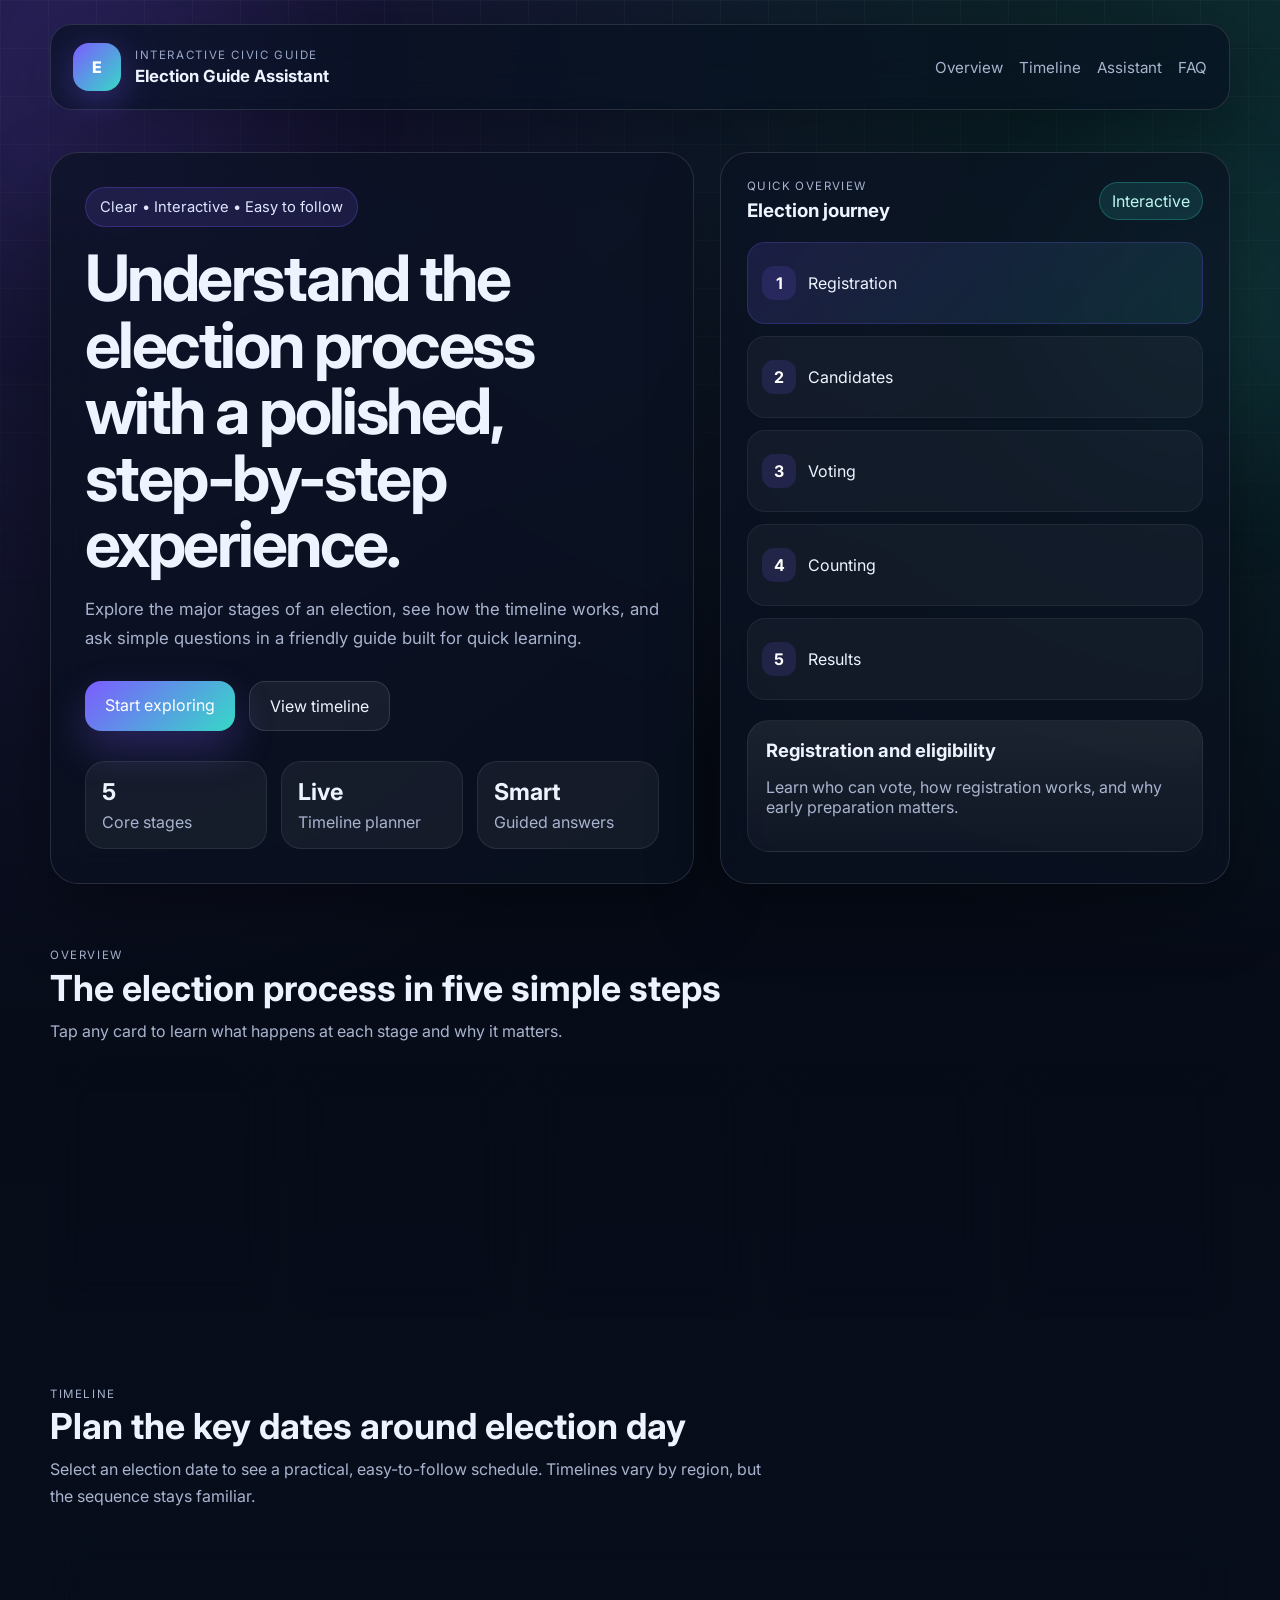
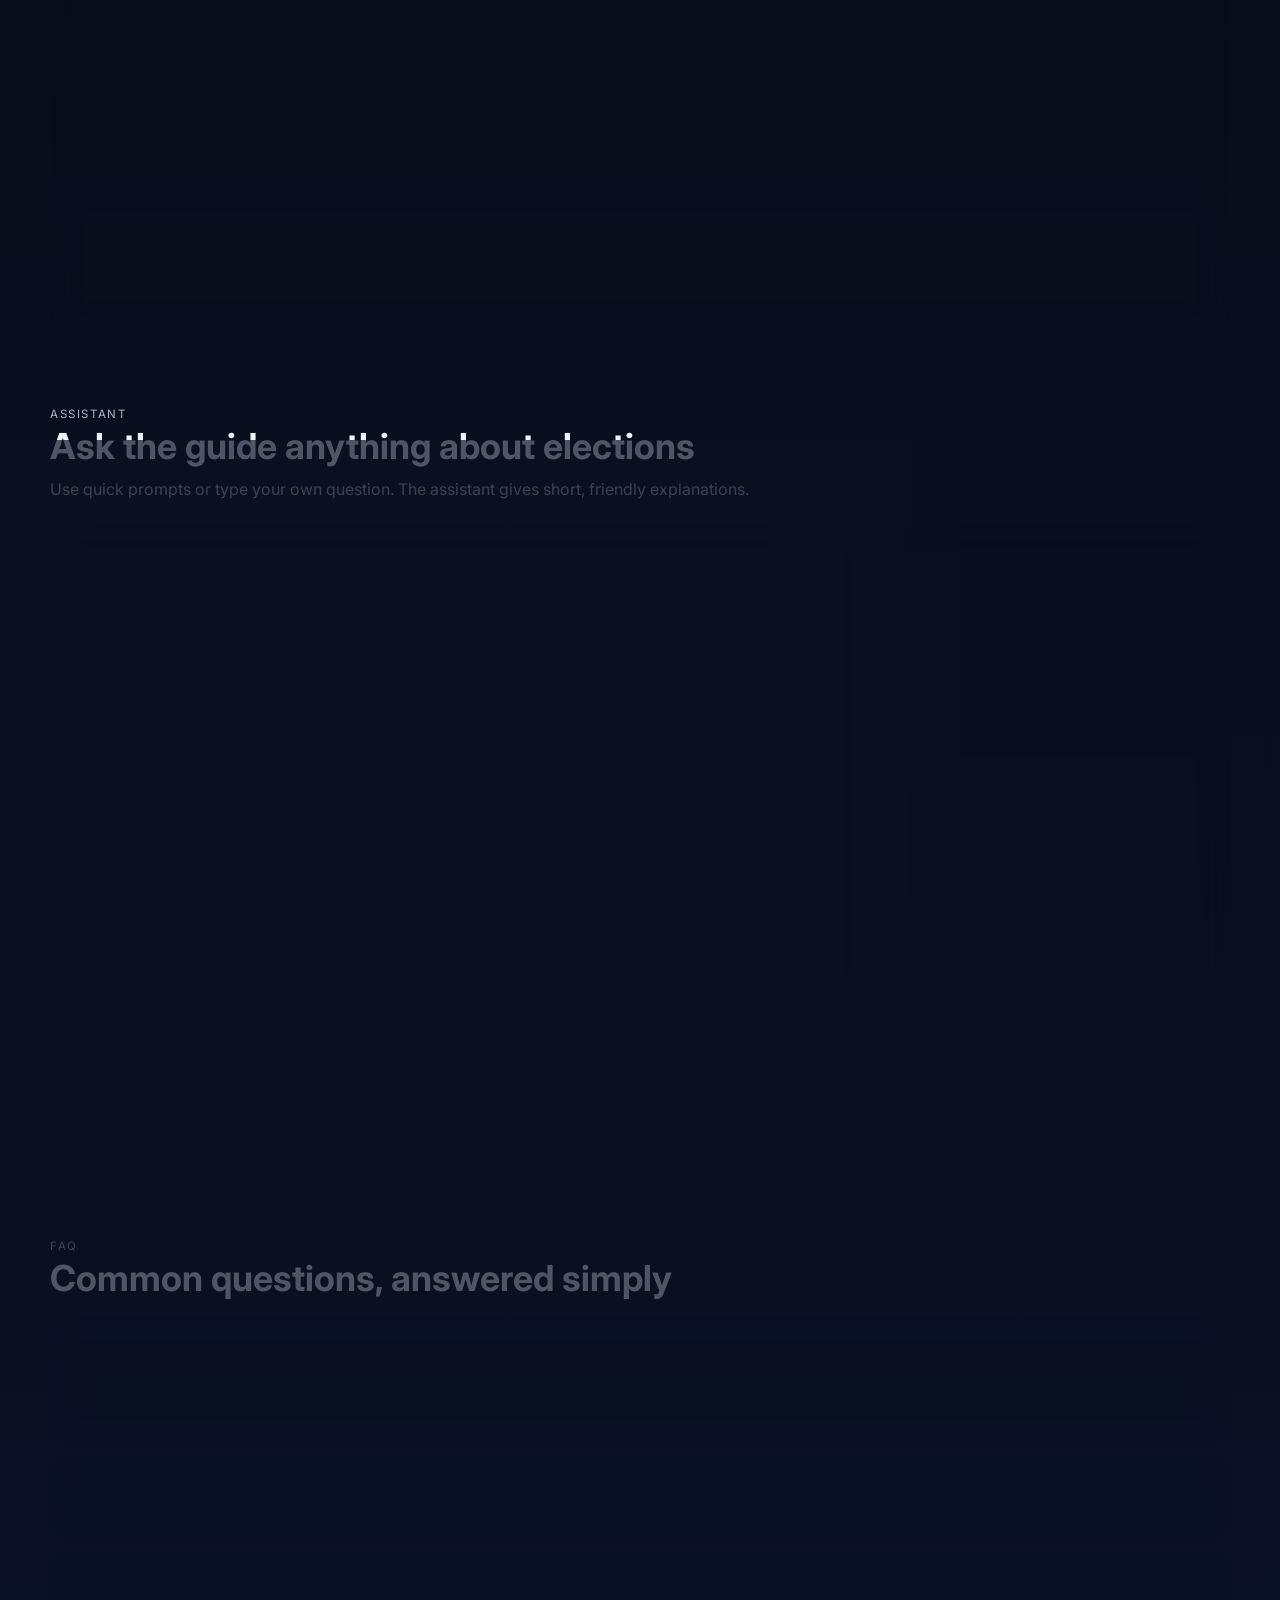
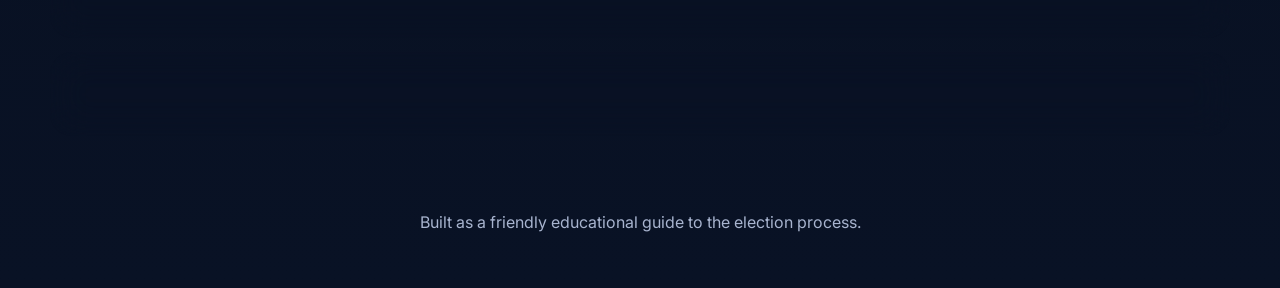
==== index.html @ a3ffd7ae "Add files via upload" ====
<!DOCTYPE html>
<html lang="en">
<head>
  <meta charset="UTF-8" />
  <meta name="viewport" content="width=device-width, initial-scale=1.0" />
  <title>Election Guide Assistant</title>
  <meta name="description" content="An interactive assistant that explains the election process, timelines, and steps in a clear, attractive way." />
  <link rel="preconnect" href="https://fonts.googleapis.com">
  <link rel="preconnect" href="https://fonts.gstatic.com" crossorigin>
  <link href="https://fonts.googleapis.com/css2?family=Inter:wght@400;500;600;700;800&display=swap" rel="stylesheet">
  <link rel="stylesheet" href="styles.css" />
</head>
<body>
  <div class="bg-orb orb-1"></div>
  <div class="bg-orb orb-2"></div>
  <div class="bg-grid"></div>

  <header class="topbar">
    <div class="brand">
      <div class="brand-mark">E</div>
      <div>
        <p class="eyebrow">Interactive civic guide</p>
        <h1>Election Guide Assistant</h1>
      </div>
    </div>
    <nav class="topnav">
      <a href="#overview">Overview</a>
      <a href="#timeline">Timeline</a>
      <a href="#assistant">Assistant</a>
      <a href="#faq">FAQ</a>
    </nav>
  </header>

  <main>
    <section class="hero">
      <div class="hero-copy">
        <span class="pill">Clear • Interactive • Easy to follow</span>
        <h2>Understand the election process with a polished, step-by-step experience.</h2>
        <p>
          Explore the major stages of an election, see how the timeline works, and ask simple questions in a friendly guide built for quick learning.
        </p>
        <div class="hero-actions">
          <a class="primary-btn" href="#assistant">Start exploring</a>
          <button class="secondary-btn" id="jumpTimeline">View timeline</button>
        </div>
        <div class="hero-stats">
          <div class="stat-card">
            <strong>5</strong>
            <span>Core stages</span>
          </div>
          <div class="stat-card">
            <strong>Live</strong>
            <span>Timeline planner</span>
          </div>
          <div class="stat-card">
            <strong>Smart</strong>
            <span>Guided answers</span>
          </div>
        </div>
      </div>

      <div class="hero-panel glass">
        <div class="panel-header">
          <div>
            <p class="panel-label">Quick overview</p>
            <h3>Election journey</h3>
          </div>
          <span class="live-dot">Interactive</span>
        </div>

        <div class="mini-timeline">
          <div class="mini-step active"><span>1</span><p>Registration</p></div>
          <div class="mini-step"><span>2</span><p>Candidates</p></div>
          <div class="mini-step"><span>3</span><p>Voting</p></div>
          <div class="mini-step"><span>4</span><p>Counting</p></div>
          <div class="mini-step"><span>5</span><p>Results</p></div>
        </div>

        <div class="panel-highlight">
          <h4 id="focusTitle">Registration and eligibility</h4>
          <p id="focusText">
            Learn who can vote, how registration works, and why early preparation matters.
          </p>
        </div>
      </div>
    </section>

    <section id="overview" class="section">
      <div class="section-heading">
        <p class="eyebrow">Overview</p>
        <h3>The election process in five simple steps</h3>
        <p>Tap any card to learn what happens at each stage and why it matters.</p>
      </div>

      <div class="steps-grid" id="stepsGrid"></div>
    </section>

    <section id="timeline" class="section timeline-section">
      <div class="section-heading">
        <p class="eyebrow">Timeline</p>
        <h3>Plan the key dates around election day</h3>
        <p>Select an election date to see a practical, easy-to-follow schedule. Timelines vary by region, but the sequence stays familiar.</p>
      </div>

      <div class="timeline-tool glass">
        <div class="tool-row">
          <label class="date-field">
            <span>Election day</span>
            <input type="date" id="electionDate" />
          </label>
          <button class="primary-btn small" id="buildTimeline">Build timeline</button>
        </div>
        <div class="timeline-bar">
          <div class="timeline-fill" id="timelineFill"></div>
        </div>
        <div class="timeline-cards" id="timelineCards"></div>
      </div>
    </section>

    <section id="assistant" class="section assistant-section">
      <div class="section-heading">
        <p class="eyebrow">Assistant</p>
        <h3>Ask the guide anything about elections</h3>
        <p>Use quick prompts or type your own question. The assistant gives short, friendly explanations.</p>
      </div>

      <div class="assistant-layout">
        <div class="assistant-panel glass">
          <div class="assistant-top">
            <div class="assistant-avatar">A</div>
            <div>
              <h4>Election Guide Assistant</h4>
              <p>Ready to explain the process in plain language.</p>
            </div>
          </div>

          <div class="quick-prompts" id="quickPrompts"></div>

          <div class="chat-window" id="chatWindow" aria-live="polite"></div>

          <form class="chat-form" id="chatForm">
            <input id="chatInput" type="text" placeholder="Ask about voting, registration, timelines, or results..." autocomplete="off" />
            <button class="primary-btn" type="submit">Ask</button>
          </form>
        </div>

        <aside class="assistant-side glass">
          <h4>Helpful reminders</h4>
          <ul class="reminder-list">
            <li>Voting rules can differ by country or region.</li>
            <li>Always check official election sources for exact dates.</li>
            <li>Registration deadlines may be earlier than election day.</li>
            <li>Counting and result announcements may take time.</li>
          </ul>
          <div class="insight-card">
            <p class="insight-label">Focus mode</p>
            <h5 id="insightTitle">Prepare early</h5>
            <p id="insightText">The earlier you understand the steps, the easier it is to stay informed and ready.</p>
          </div>
        </aside>
      </div>
    </section>

    <section id="faq" class="section faq-section">
      <div class="section-heading">
        <p class="eyebrow">FAQ</p>
        <h3>Common questions, answered simply</h3>
      </div>

      <div class="faq-list" id="faqList"></div>
    </section>
  </main>

  <footer class="footer">
    <p>Built as a friendly educational guide to the election process.</p>
  </footer>

  <script src="script.js"></script>
</body>
</html>
---- styles.css ----
* {
  box-sizing: border-box;
}

:root {
  --bg: #07111f;
  --bg-soft: #0c1730;
  --card: rgba(10, 18, 34, 0.7);
  --card-strong: rgba(16, 27, 49, 0.88);
  --text: #eef4ff;
  --muted: #a8b4cf;
  --accent: #7c5cff;
  --accent-2: #36d9c7;
  --accent-3: #ffb84d;
  --border: rgba(255, 255, 255, 0.12);
  --shadow: 0 24px 70px rgba(0, 0, 0, 0.35);
}

html {
  scroll-behavior: smooth;
}

body {
  margin: 0;
  font-family: 'Inter', system-ui, -apple-system, BlinkMacSystemFont, 'Segoe UI', sans-serif;
  color: var(--text);
  background:
    radial-gradient(circle at top left, rgba(124, 92, 255, 0.2), transparent 28%),
    radial-gradient(circle at right top, rgba(54, 217, 199, 0.16), transparent 26%),
    linear-gradient(180deg, #050912 0%, #091225 100%);
  min-height: 100vh;
  overflow-x: hidden;
}

.bg-orb {
  position: fixed;
  border-radius: 50%;
  filter: blur(90px);
  opacity: 0.7;
  pointer-events: none;
  z-index: 0;
}

.orb-1 {
  width: 320px;
  height: 320px;
  background: rgba(124, 92, 255, 0.23);
  top: -80px;
  left: -60px;
}

.orb-2 {
  width: 260px;
  height: 260px;
  background: rgba(54, 217, 199, 0.2);
  right: -50px;
  top: 180px;
}

.bg-grid {
  position: fixed;
  inset: 0;
  background-image: linear-gradient(rgba(255, 255, 255, 0.035) 1px, transparent 1px),
    linear-gradient(90deg, rgba(255, 255, 255, 0.035) 1px, transparent 1px);
  background-size: 48px 48px;
  mask-image: linear-gradient(180deg, rgba(0, 0, 0, 0.85), transparent 95%);
  pointer-events: none;
  z-index: 0;
}

main,
header,
footer {
  position: relative;
  z-index: 1;
}

.topbar {
  width: min(1180px, calc(100% - 32px));
  margin: 24px auto 0;
  display: flex;
  align-items: center;
  justify-content: space-between;
  gap: 20px;
  padding: 18px 22px;
  border: 1px solid var(--border);
  border-radius: 22px;
  background: rgba(7, 17, 31, 0.68);
  backdrop-filter: blur(20px);
  box-shadow: var(--shadow);
}

.brand {
  display: flex;
  align-items: center;
  gap: 14px;
}

.brand-mark {
  width: 48px;
  height: 48px;
  border-radius: 16px;
  display: grid;
  place-items: center;
  font-weight: 800;
  color: white;
  background: linear-gradient(135deg, var(--accent), var(--accent-2));
  box-shadow: 0 10px 35px rgba(124, 92, 255, 0.35);
}

.eyebrow {
  margin: 0 0 4px;
  text-transform: uppercase;
  letter-spacing: 0.14em;
  font-size: 0.72rem;
  color: #99a7c7;
}

.brand h1,
.section-heading h3,
.hero-copy h2,
.hero-panel h3,
.assistant-side h4 {
  margin: 0;
}

.brand h1 {
  font-size: 1.05rem;
}

.topnav {
  display: flex;
  gap: 16px;
  flex-wrap: wrap;
}

.topnav a {
  color: var(--muted);
  text-decoration: none;
  font-size: 0.95rem;
  transition: color 0.2s ease, transform 0.2s ease;
}

.topnav a:hover {
  color: white;
  transform: translateY(-1px);
}

.hero,
.section,
.footer {
  width: min(1180px, calc(100% - 32px));
  margin: 0 auto;
}

.hero {
  display: grid;
  grid-template-columns: 1.2fr 0.95fr;
  gap: 26px;
  padding: 42px 0 28px;
  align-items: stretch;
}

.hero-copy,
.hero-panel,
.timeline-tool,
.assistant-panel,
.assistant-side,
.faq-item,
.steps-card {
  border: 1px solid var(--border);
  background: var(--card);
  backdrop-filter: blur(18px);
  box-shadow: var(--shadow);
}

.hero-copy {
  border-radius: 28px;
  padding: 34px;
}

.pill {
  display: inline-flex;
  align-items: center;
  gap: 8px;
  padding: 10px 14px;
  border-radius: 999px;
  color: #dfe7ff;
  background: rgba(124, 92, 255, 0.14);
  border: 1px solid rgba(124, 92, 255, 0.28);
  margin-bottom: 18px;
  font-size: 0.92rem;
}

.hero-copy h2 {
  font-size: clamp(2.2rem, 5vw, 4.5rem);
  line-height: 1.04;
  max-width: 12ch;
  letter-spacing: -0.04em;
}

.hero-copy p {
  color: var(--muted);
  font-size: 1.05rem;
  line-height: 1.75;
  max-width: 62ch;
}

.hero-actions {
  display: flex;
  gap: 14px;
  flex-wrap: wrap;
  margin: 28px 0 30px;
}

.primary-btn,
.secondary-btn {
  border: none;
  border-radius: 16px;
  padding: 14px 20px;
  font: inherit;
  cursor: pointer;
  transition: transform 0.2s ease, box-shadow 0.2s ease, background 0.2s ease;
}

.primary-btn {
  color: white;
  text-decoration: none;
  background: linear-gradient(135deg, var(--accent), var(--accent-2));
  box-shadow: 0 18px 40px rgba(124, 92, 255, 0.28);
}

.primary-btn:hover,
.secondary-btn:hover {
  transform: translateY(-2px);
}

.secondary-btn {
  color: var(--text);
  background: rgba(255, 255, 255, 0.06);
  border: 1px solid var(--border);
}

.primary-btn.small {
  padding: 12px 18px;
  border-radius: 14px;
}

.hero-stats {
  display: grid;
  grid-template-columns: repeat(3, minmax(0, 1fr));
  gap: 14px;
}

.stat-card,
.insight-card {
  padding: 16px;
  border-radius: 20px;
  background: rgba(255, 255, 255, 0.05);
  border: 1px solid rgba(255, 255, 255, 0.08);
}

.stat-card strong {
  display: block;
  font-size: 1.45rem;
  margin-bottom: 6px;
}

.stat-card span,
.panel-label,
.panel-highlight p,
.assistant-top p,
.insight-label,
.reminder-list,
.faq-body,
.timeline-card p,
.steps-card p,
.timeline-tool label span,
.chat-bubble small {
  color: var(--muted);
}

.hero-panel {
  border-radius: 28px;
  padding: 26px;
  display: flex;
  flex-direction: column;
  gap: 20px;
}

.glass {
  border-radius: 28px;
}

.panel-header,
.assistant-top,
.tool-row {
  display: flex;
  align-items: center;
  justify-content: space-between;
  gap: 14px;
}

.panel-label {
  margin: 0 0 6px;
  text-transform: uppercase;
  letter-spacing: 0.12em;
  font-size: 0.72rem;
}

.live-dot {
  padding: 8px 12px;
  border-radius: 999px;
  color: #bdf6ef;
  background: rgba(54, 217, 199, 0.13);
  border: 1px solid rgba(54, 217, 199, 0.28);
  white-space: nowrap;
}

.mini-timeline {
  display: grid;
  gap: 12px;
}

.mini-step {
  display: flex;
  align-items: center;
  gap: 12px;
  padding: 14px;
  border-radius: 18px;
  background: rgba(255, 255, 255, 0.04);
  border: 1px solid rgba(255, 255, 255, 0.06);
}

.mini-step span {
  width: 34px;
  height: 34px;
  border-radius: 12px;
  display: grid;
  place-items: center;
  background: rgba(124, 92, 255, 0.15);
  color: white;
  font-weight: 700;
}

.mini-step.active {
  background: linear-gradient(135deg, rgba(124, 92, 255, 0.15), rgba(54, 217, 199, 0.1));
  border-color: rgba(124, 92, 255, 0.22);
}

.panel-highlight {
  padding: 18px;
  border-radius: 22px;
  background: linear-gradient(180deg, rgba(255, 255, 255, 0.08), rgba(255, 255, 255, 0.03));
  border: 1px solid rgba(255, 255, 255, 0.07);
}

.panel-highlight h4,
.insight-card h5 {
  margin: 0 0 8px;
  font-size: 1.15rem;
}

.section {
  padding: 34px 0;
}

.section-heading {
  margin-bottom: 18px;
}

.section-heading h3 {
  font-size: clamp(1.5rem, 2.8vw, 2.5rem);
  margin-bottom: 8px;
}

.section-heading p {
  margin: 0;
  color: var(--muted);
  max-width: 72ch;
  line-height: 1.7;
}

.steps-grid {
  display: grid;
  grid-template-columns: repeat(5, minmax(0, 1fr));
  gap: 14px;
}

.steps-card {
  padding: 20px;
  border-radius: 24px;
  min-height: 210px;
  cursor: pointer;
  transition: transform 0.22s ease, border-color 0.22s ease, background 0.22s ease;
}

.steps-card:hover,
.steps-card.active {
  transform: translateY(-5px);
  border-color: rgba(124, 92, 255, 0.34);
  background: var(--card-strong);
}

.step-number {
  width: 42px;
  height: 42px;
  border-radius: 14px;
  display: grid;
  place-items: center;
  background: linear-gradient(135deg, rgba(124, 92, 255, 0.95), rgba(54, 217, 199, 0.95));
  color: white;
  font-weight: 800;
  margin-bottom: 14px;
}

.steps-card h4,
.timeline-card h4,
.chat-bubble strong {
  margin: 0 0 10px;
}

.steps-card p {
  line-height: 1.65;
  margin: 0;
}

.timeline-section .timeline-tool,
.assistant-panel,
.assistant-side,
.faq-item {
  padding: 24px;
}

.timeline-tool {
  background: linear-gradient(180deg, rgba(14, 24, 43, 0.88), rgba(10, 18, 34, 0.78));
}

.tool-row {
  margin-bottom: 18px;
  flex-wrap: wrap;
}

.date-field {
  display: grid;
  gap: 8px;
  min-width: min(320px, 100%);
}

.date-field span {
  font-size: 0.92rem;
  color: var(--muted);
}

.date-field input,
.chat-form input {
  width: 100%;
  padding: 14px 16px;
  border-radius: 16px;
  border: 1px solid rgba(255, 255, 255, 0.1);
  background: rgba(255, 255, 255, 0.05);
  color: var(--text);
  font: inherit;
  outline: none;
}

.timeline-bar {
  height: 12px;
  border-radius: 999px;
  background: rgba(255, 255, 255, 0.06);
  overflow: hidden;
  margin-bottom: 18px;
}

.timeline-fill {
  height: 100%;
  width: 100%;
  background: linear-gradient(90deg, var(--accent), var(--accent-2), var(--accent-3));
  border-radius: inherit;
  transform-origin: left;
  transform: scaleX(0.95);
}

.timeline-cards {
  display: grid;
  grid-template-columns: repeat(4, minmax(0, 1fr));
  gap: 14px;
}

.timeline-card {
  padding: 18px;
  border-radius: 20px;
  background: rgba(255, 255, 255, 0.05);
  border: 1px solid rgba(255, 255, 255, 0.08);
}

.timeline-card .date {
  display: inline-flex;
  margin-bottom: 12px;
  padding: 7px 10px;
  border-radius: 999px;
  background: rgba(124, 92, 255, 0.14);
  color: #d9d0ff;
  font-size: 0.84rem;
}

.assistant-layout {
  display: grid;
  grid-template-columns: 1.3fr 0.7fr;
  gap: 18px;
  align-items: start;
}

.assistant-panel,
.assistant-side {
  border-radius: 28px;
}

.assistant-top {
  margin-bottom: 18px;
  align-items: flex-start;
}

.assistant-avatar {
  width: 50px;
  height: 50px;
  border-radius: 18px;
  display: grid;
  place-items: center;
  font-weight: 800;
  background: linear-gradient(135deg, var(--accent), var(--accent-2));
}

.assistant-top h4,
.assistant-side h4 {
  margin-bottom: 6px;
}

.quick-prompts {
  display: flex;
  gap: 10px;
  flex-wrap: wrap;
  margin-bottom: 16px;
}

.prompt-chip {
  border: 1px solid rgba(255, 255, 255, 0.09);
  background: rgba(255, 255, 255, 0.05);
  color: var(--text);
  border-radius: 999px;
  padding: 10px 14px;
  cursor: pointer;
  transition: transform 0.2s ease, background 0.2s ease;
}

.prompt-chip:hover {
  transform: translateY(-2px);
  background: rgba(255, 255, 255, 0.08);
}

.chat-window {
  display: grid;
  gap: 12px;
  min-height: 320px;
  max-height: 420px;
  overflow: auto;
  padding-right: 4px;
}

.chat-bubble {
  max-width: 86%;
  padding: 14px 16px;
  border-radius: 18px;
  line-height: 1.6;
}

.chat-bubble.user {
  margin-left: auto;
  background: linear-gradient(135deg, rgba(124, 92, 255, 0.9), rgba(54, 217, 199, 0.8));
  color: white;
}

.chat-bubble.assistant {
  background: rgba(255, 255, 255, 0.06);
  border: 1px solid rgba(255, 255, 255, 0.08);
}

.chat-bubble small {
  display: block;
  margin-bottom: 6px;
}

.chat-form {
  margin-top: 16px;
  display: grid;
  grid-template-columns: 1fr auto;
  gap: 10px;
}

.assistant-side {
  position: sticky;
  top: 18px;
}

.reminder-list {
  padding-left: 18px;
  line-height: 1.8;
  margin: 14px 0 22px;
}

.insight-card {
  background: linear-gradient(135deg, rgba(124, 92, 255, 0.15), rgba(54, 217, 199, 0.1));
}

.faq-list {
  display: grid;
  gap: 14px;
}

.faq-item {
  border-radius: 22px;
}

.faq-question {
  width: 100%;
  display: flex;
  align-items: center;
  justify-content: space-between;
  gap: 12px;
  background: none;
  border: none;
  color: var(--text);
  font: inherit;
  padding: 0;
  cursor: pointer;
  text-align: left;
}

.faq-question span {
  font-weight: 600;
  font-size: 1.02rem;
}

.faq-icon {
  width: 34px;
  height: 34px;
  border-radius: 12px;
  display: grid;
  place-items: center;
  background: rgba(255, 255, 255, 0.06);
  transition: transform 0.22s ease;
}

.faq-item.open .faq-icon {
  transform: rotate(45deg);
}

.faq-body {
  margin: 0;
  max-height: 0;
  overflow: hidden;
  transition: max-height 0.25s ease;
  line-height: 1.75;
}

.faq-item.open .faq-body {
  margin-top: 12px;
}

.footer {
  padding: 26px 0 40px;
  color: var(--muted);
  text-align: center;
}

@media (max-width: 1100px) {
  .hero,
  .assistant-layout,
  .steps-grid,
  .timeline-cards {
    grid-template-columns: 1fr 1fr;
  }

  .steps-grid {
    grid-template-columns: repeat(2, minmax(0, 1fr));
  }

  .timeline-cards {
    grid-template-columns: repeat(2, minmax(0, 1fr));
  }
}

@media (max-width: 760px) {
  .topbar,
  .hero,
  .section,
  .footer {
    width: min(100% - 20px, 1180px);
  }

  .topbar,
  .panel-header,
  .tool-row,
  .assistant-top {
    flex-direction: column;
    align-items: flex-start;
  }

  .hero,
  .assistant-layout,
  .steps-grid,
  .timeline-cards {
    grid-template-columns: 1fr;
  }

  .hero-copy,
  .hero-panel,
  .timeline-tool,
  .assistant-panel,
  .assistant-side,
  .faq-item,
  .steps-card {
    padding: 20px;
  }

  .hero-copy h2 {
    max-width: 100%;
  }

  .hero-stats {
    grid-template-columns: 1fr;
  }

  .chat-form {
    grid-template-columns: 1fr;
  }

  .chat-bubble {
    max-width: 100%;
  }
}
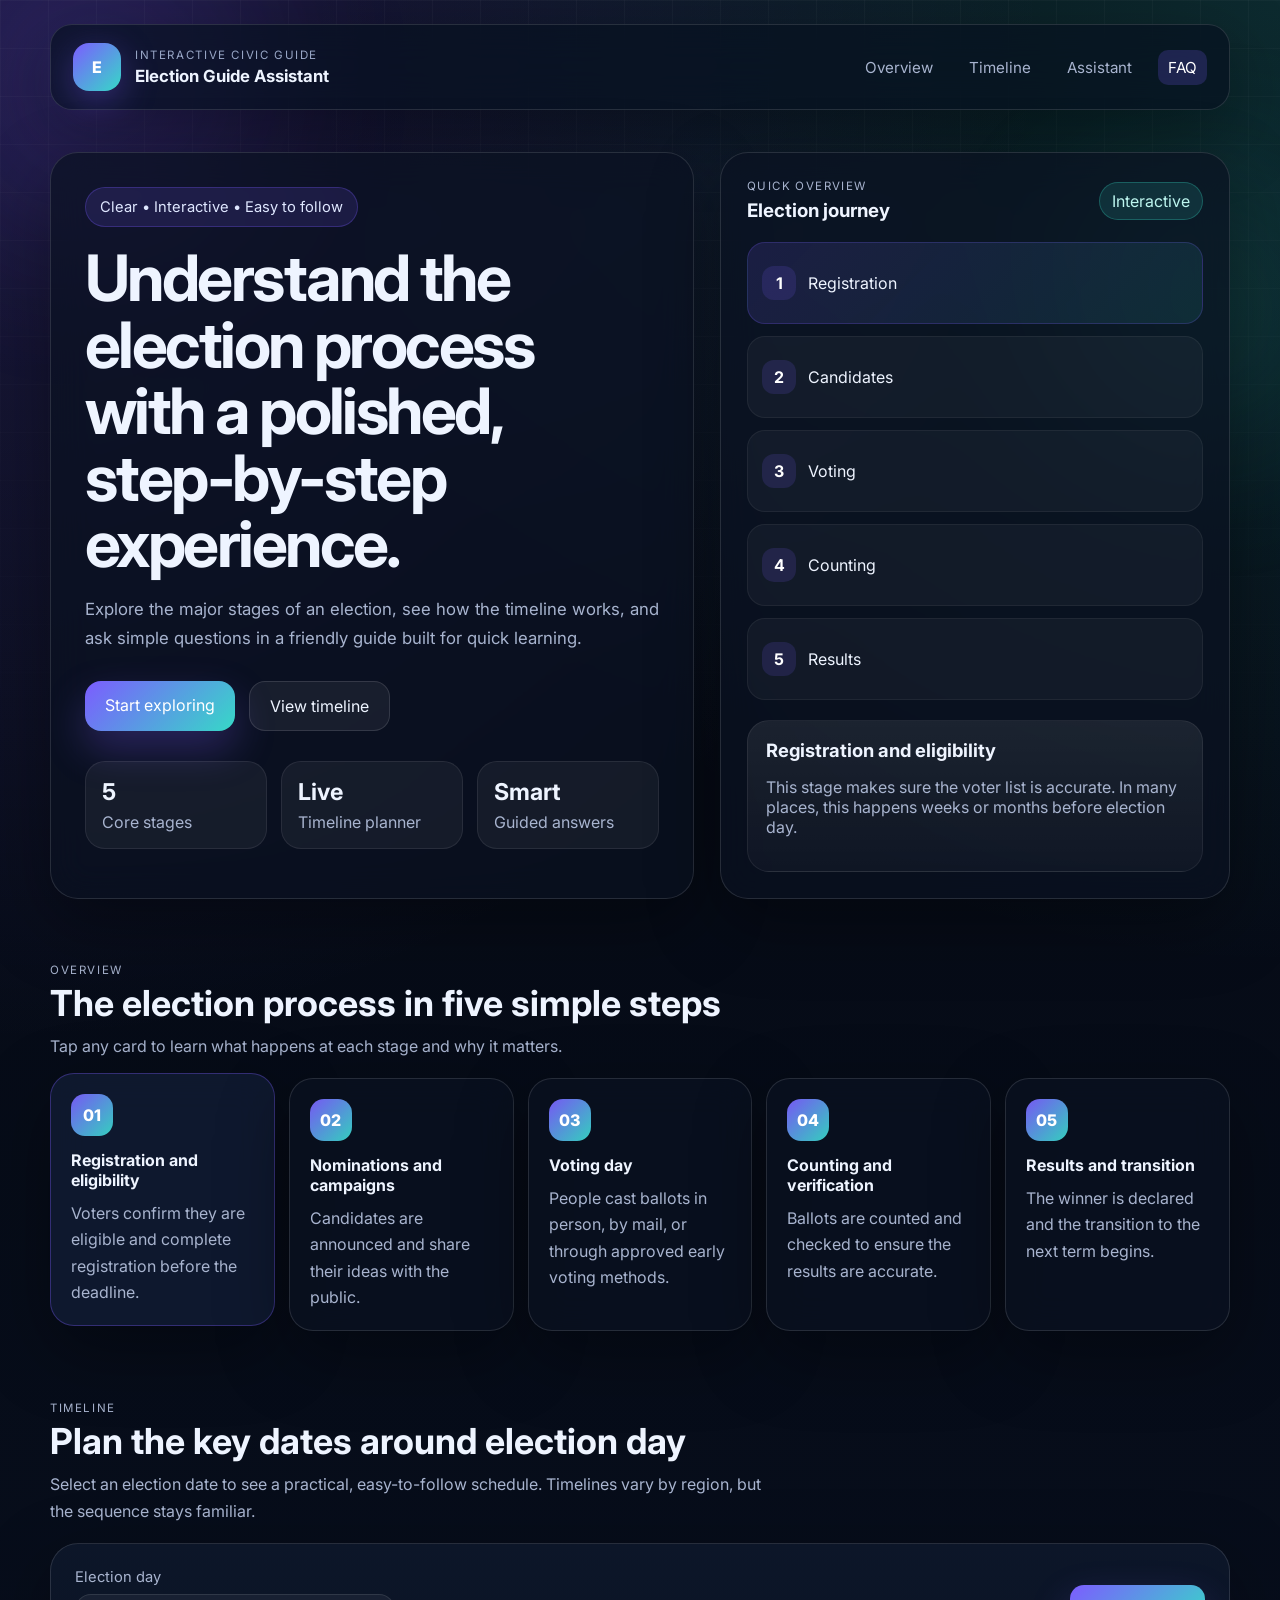
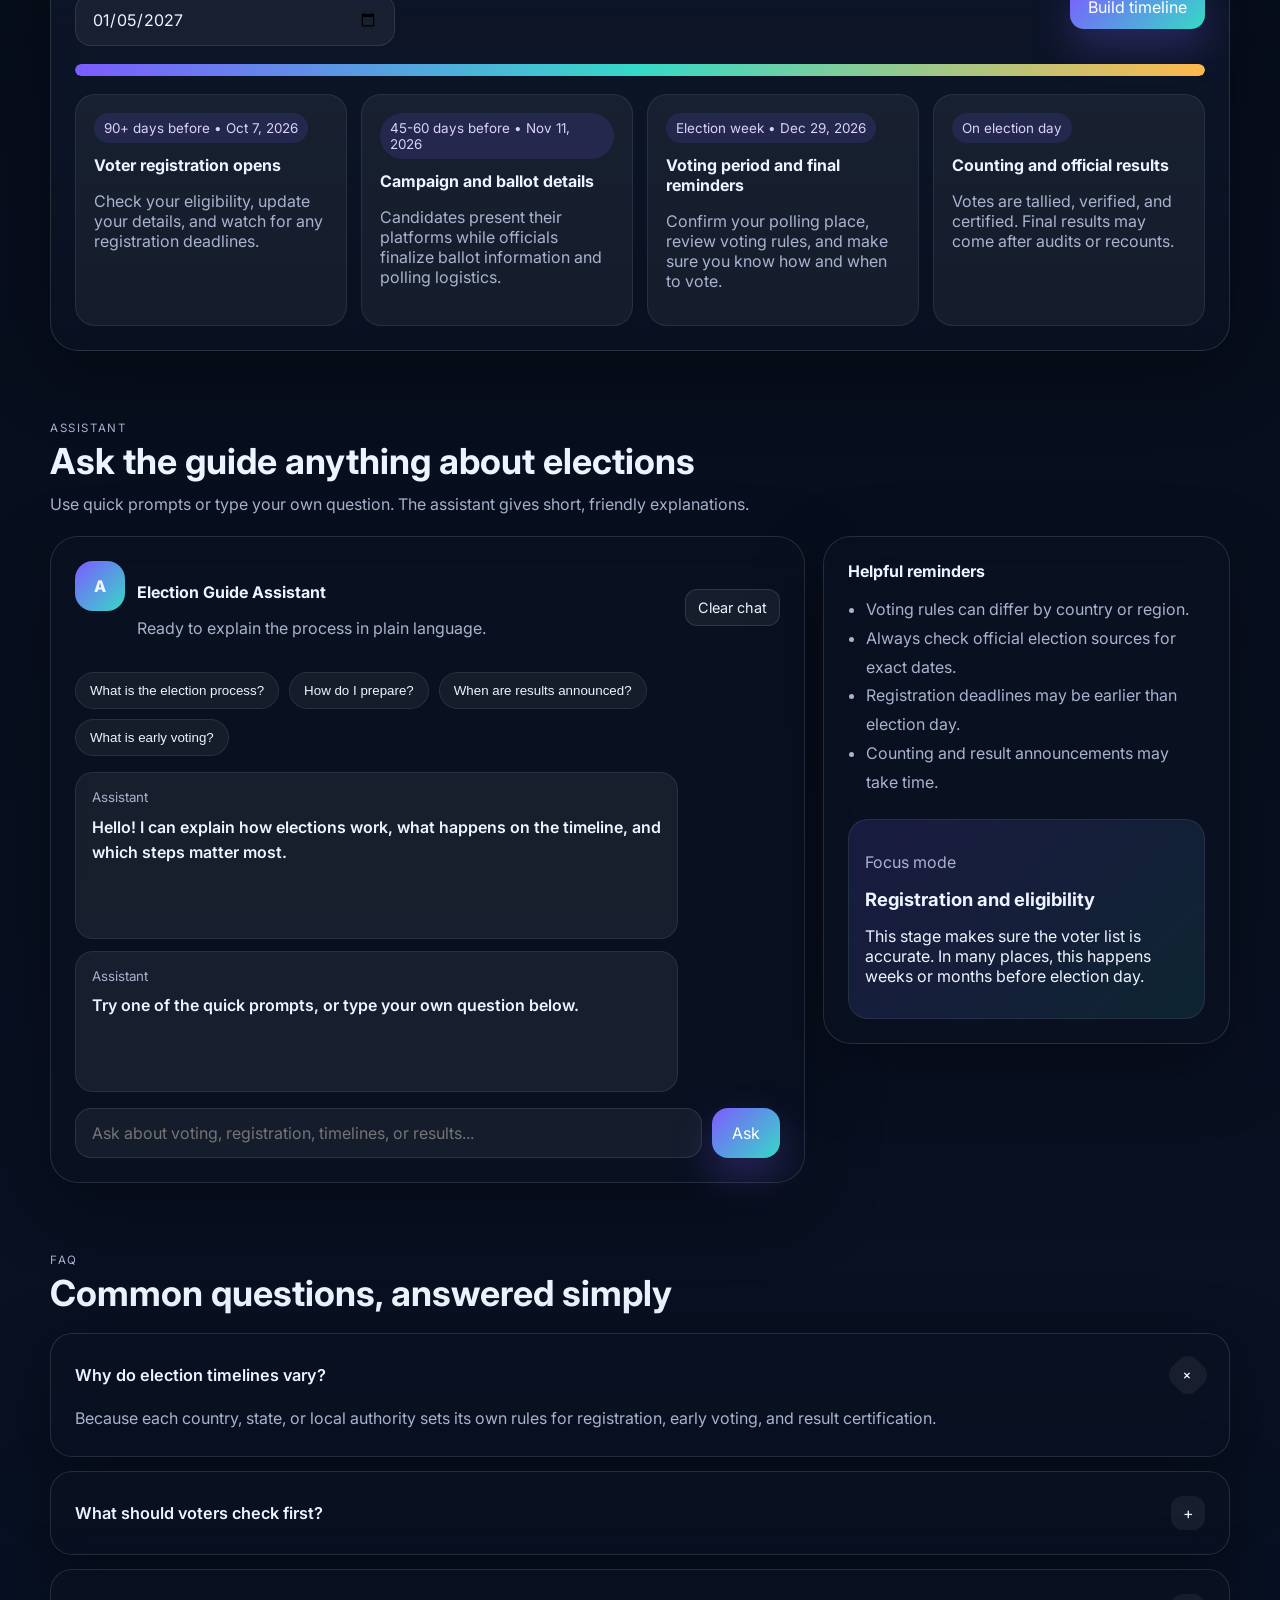
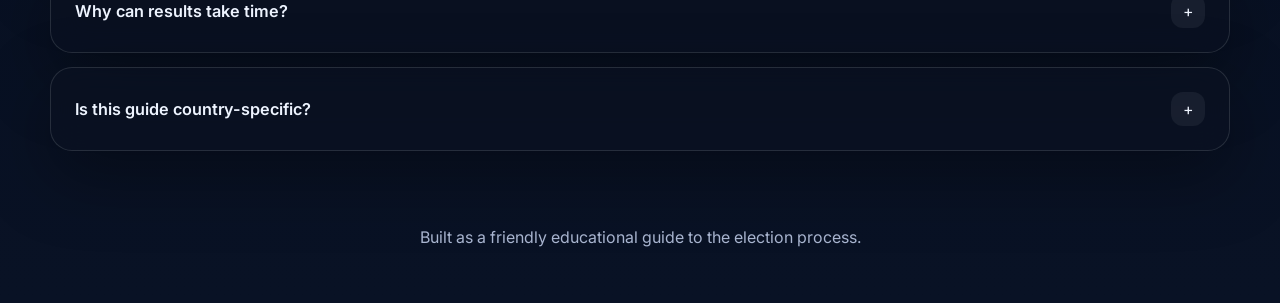
==== commit e94d6911: "Add files via upload" ====
--- a/index.html
+++ b/index.html
@@ -11,6 +11,7 @@
   <link rel="stylesheet" href="styles.css" />
 </head>
 <body>
+  <a class="skip-link" href="#mainContent">Skip to main content</a>
   <div class="bg-orb orb-1"></div>
   <div class="bg-orb orb-2"></div>
   <div class="bg-grid"></div>
@@ -31,7 +32,7 @@
     </nav>
   </header>
 
-  <main>
+  <main id="mainContent">
     <section class="hero">
       <div class="hero-copy">
         <span class="pill">Clear • Interactive • Easy to follow</span>
@@ -127,15 +128,19 @@
       <div class="assistant-layout">
         <div class="assistant-panel glass">
           <div class="assistant-top">
-            <div class="assistant-avatar">A</div>
-            <div>
-              <h4>Election Guide Assistant</h4>
-              <p>Ready to explain the process in plain language.</p>
+            <div class="assistant-identity">
+              <div class="assistant-avatar">A</div>
+              <div>
+                <h4>Election Guide Assistant</h4>
+                <p>Ready to explain the process in plain language.</p>
+              </div>
             </div>
+            <button class="secondary-btn small-btn" id="clearChat" type="button">Clear chat</button>
           </div>
 
           <div class="quick-prompts" id="quickPrompts"></div>
 
+          <div class="chat-empty" id="chatEmpty">Start with a quick prompt or ask your own question.</div>
           <div class="chat-window" id="chatWindow" aria-live="polite"></div>
 
           <form class="chat-form" id="chatForm">
@@ -175,6 +180,8 @@
     <p>Built as a friendly educational guide to the election process.</p>
   </footer>
 
+  <button class="back-top" id="backTop" type="button" aria-label="Back to top">↑</button>
+
   <script src="script.js"></script>
 </body>
 </html>
--- a/styles.css
+++ b/styles.css
@@ -32,6 +32,24 @@
   overflow-x: hidden;
 }
 
+.skip-link {
+  position: fixed;
+  left: 14px;
+  top: -44px;
+  z-index: 20;
+  background: linear-gradient(135deg, var(--accent), var(--accent-2));
+  color: white;
+  text-decoration: none;
+  font-weight: 600;
+  border-radius: 10px;
+  padding: 10px 14px;
+  transition: top 0.2s ease;
+}
+
+.skip-link:focus {
+  top: 12px;
+}
+
 .bg-orb {
   position: fixed;
   border-radius: 50%;
@@ -138,12 +156,20 @@
   color: var(--muted);
   text-decoration: none;
   font-size: 0.95rem;
-  transition: color 0.2s ease, transform 0.2s ease;
+  padding: 8px 10px;
+  border-radius: 10px;
+  transition: color 0.2s ease, transform 0.2s ease, background 0.2s ease;
 }
 
 .topnav a:hover {
   color: white;
   transform: translateY(-1px);
+  background: rgba(255, 255, 255, 0.05);
+}
+
+.topnav a.active {
+  color: white;
+  background: rgba(124, 92, 255, 0.2);
 }
 
 .hero,
@@ -223,6 +249,18 @@
   transition: transform 0.2s ease, box-shadow 0.2s ease, background 0.2s ease;
 }
 
+.primary-btn:focus-visible,
+.secondary-btn:focus-visible,
+.prompt-chip:focus-visible,
+.faq-question:focus-visible,
+.topnav a:focus-visible,
+.date-field input:focus-visible,
+.chat-form input:focus-visible,
+.back-top:focus-visible {
+  outline: 2px solid rgba(124, 92, 255, 0.9);
+  outline-offset: 2px;
+}
+
 .primary-btn {
   color: white;
   text-decoration: none;
@@ -244,6 +282,12 @@
 .primary-btn.small {
   padding: 12px 18px;
   border-radius: 14px;
+}
+
+.small-btn {
+  padding: 9px 12px;
+  border-radius: 12px;
+  font-size: 0.9rem;
 }
 
 .hero-stats {
@@ -301,6 +345,12 @@
   gap: 14px;
 }
 
+.assistant-identity {
+  display: flex;
+  align-items: flex-start;
+  gap: 12px;
+}
+
 .panel-label {
   margin: 0 0 6px;
   text-transform: uppercase;
@@ -518,7 +568,6 @@
 
 .assistant-top {
   margin-bottom: 18px;
-  align-items: flex-start;
 }
 
 .assistant-avatar {
@@ -567,6 +616,20 @@
   padding-right: 4px;
 }
 
+.chat-empty {
+  margin-bottom: 10px;
+  padding: 11px 14px;
+  border-radius: 14px;
+  color: var(--muted);
+  background: rgba(255, 255, 255, 0.04);
+  border: 1px dashed rgba(255, 255, 255, 0.14);
+  font-size: 0.94rem;
+}
+
+.chat-empty.hidden {
+  display: none;
+}
+
 .chat-bubble {
   max-width: 86%;
   padding: 14px 16px;
@@ -588,6 +651,10 @@
 .chat-bubble small {
   display: block;
   margin-bottom: 6px;
+}
+
+.chat-bubble.assistant strong {
+  font-weight: 600;
 }
 
 .chat-form {
@@ -673,6 +740,46 @@
   text-align: center;
 }
 
+.back-top {
+  position: fixed;
+  right: 18px;
+  bottom: 20px;
+  width: 44px;
+  height: 44px;
+  border-radius: 14px;
+  border: 1px solid var(--border);
+  background: rgba(7, 17, 31, 0.85);
+  color: var(--text);
+  font-size: 1.1rem;
+  cursor: pointer;
+  box-shadow: var(--shadow);
+  opacity: 0;
+  pointer-events: none;
+  transform: translateY(8px);
+  transition: opacity 0.2s ease, transform 0.2s ease;
+  z-index: 10;
+}
+
+.back-top.show {
+  opacity: 1;
+  pointer-events: auto;
+  transform: translateY(0);
+}
+
+::-webkit-scrollbar {
+  width: 10px;
+  height: 10px;
+}
+
+::-webkit-scrollbar-thumb {
+  border-radius: 999px;
+  background: rgba(255, 255, 255, 0.18);
+}
+
+::-webkit-scrollbar-track {
+  background: rgba(255, 255, 255, 0.04);
+}
+
 @media (max-width: 1100px) {
   .hero,
   .assistant-layout,
@@ -704,6 +811,10 @@
   .assistant-top {
     flex-direction: column;
     align-items: flex-start;
+  }
+
+  .assistant-identity {
+    width: 100%;
   }
 
   .hero,
@@ -739,3 +850,16 @@
     max-width: 100%;
   }
 }
+
+@media (prefers-reduced-motion: reduce) {
+  html {
+    scroll-behavior: auto;
+  }
+
+  *,
+  *::before,
+  *::after {
+    animation: none !important;
+    transition: none !important;
+  }
+}
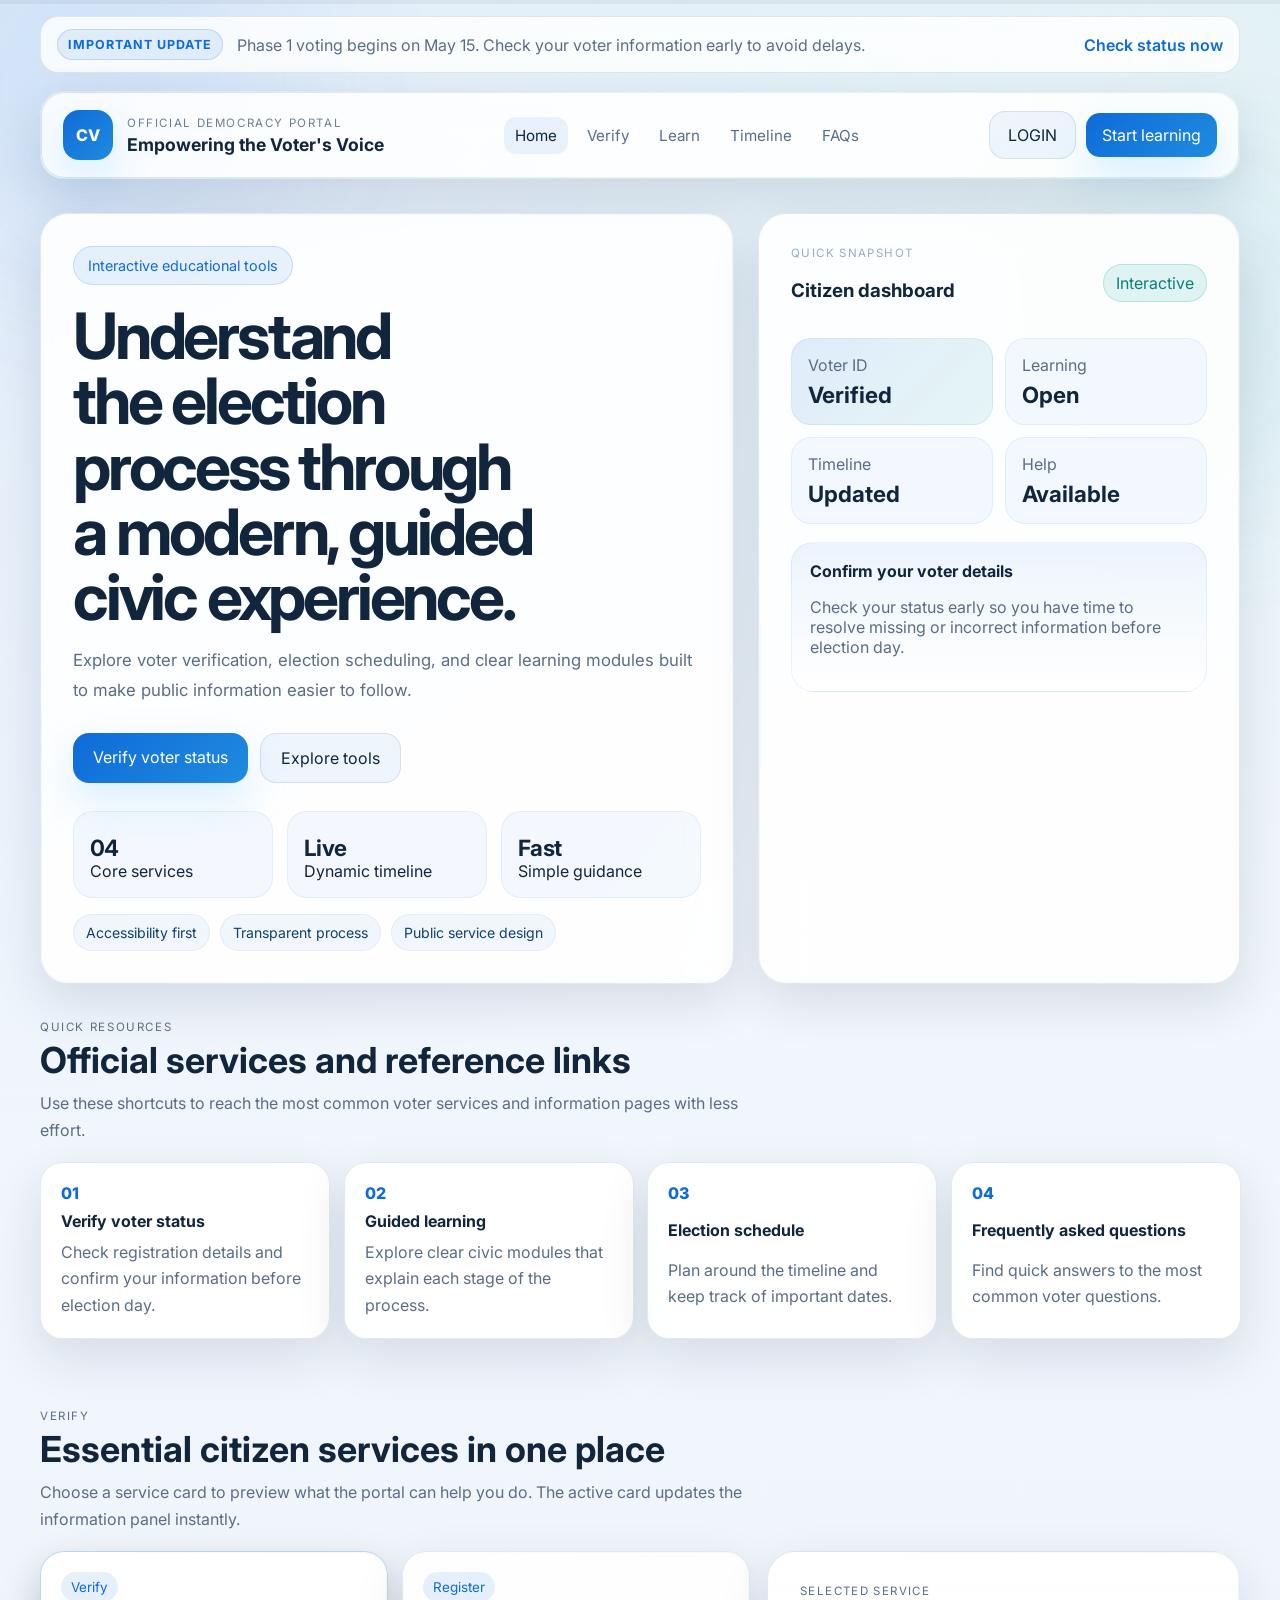
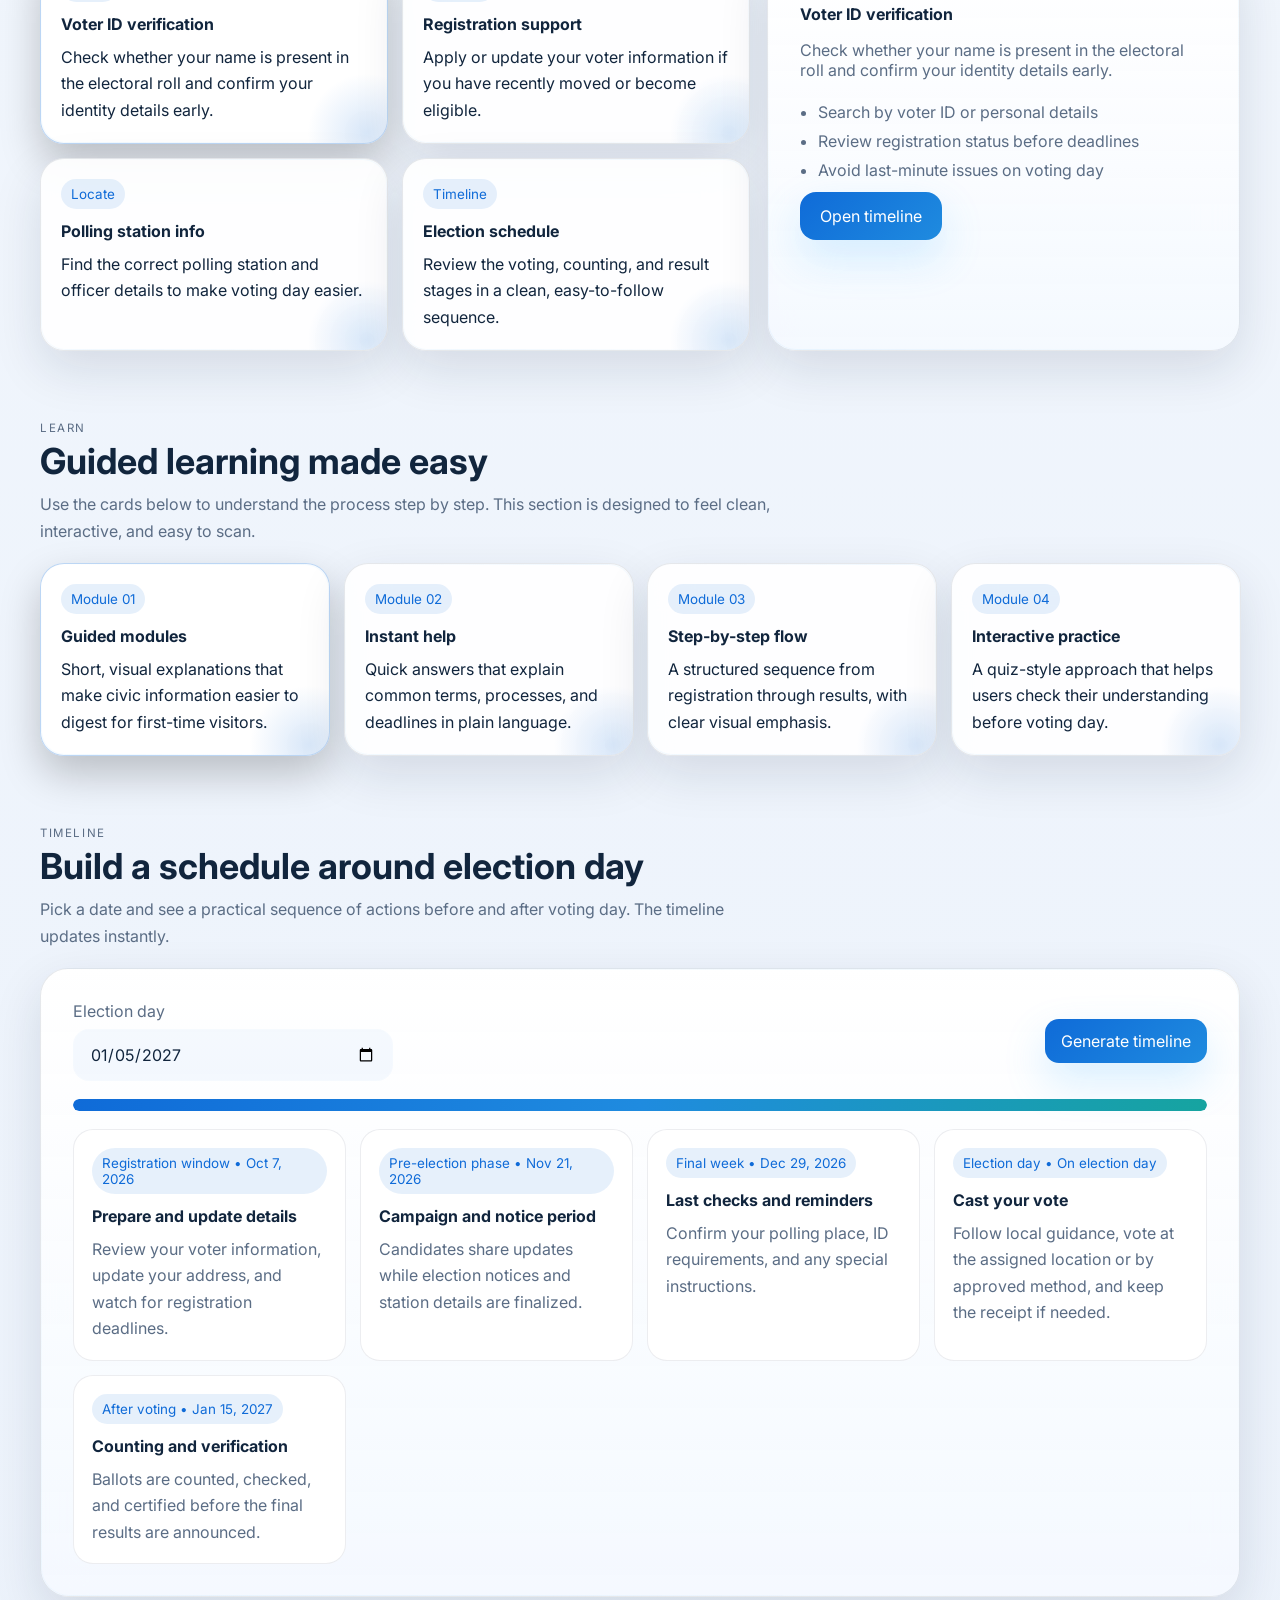
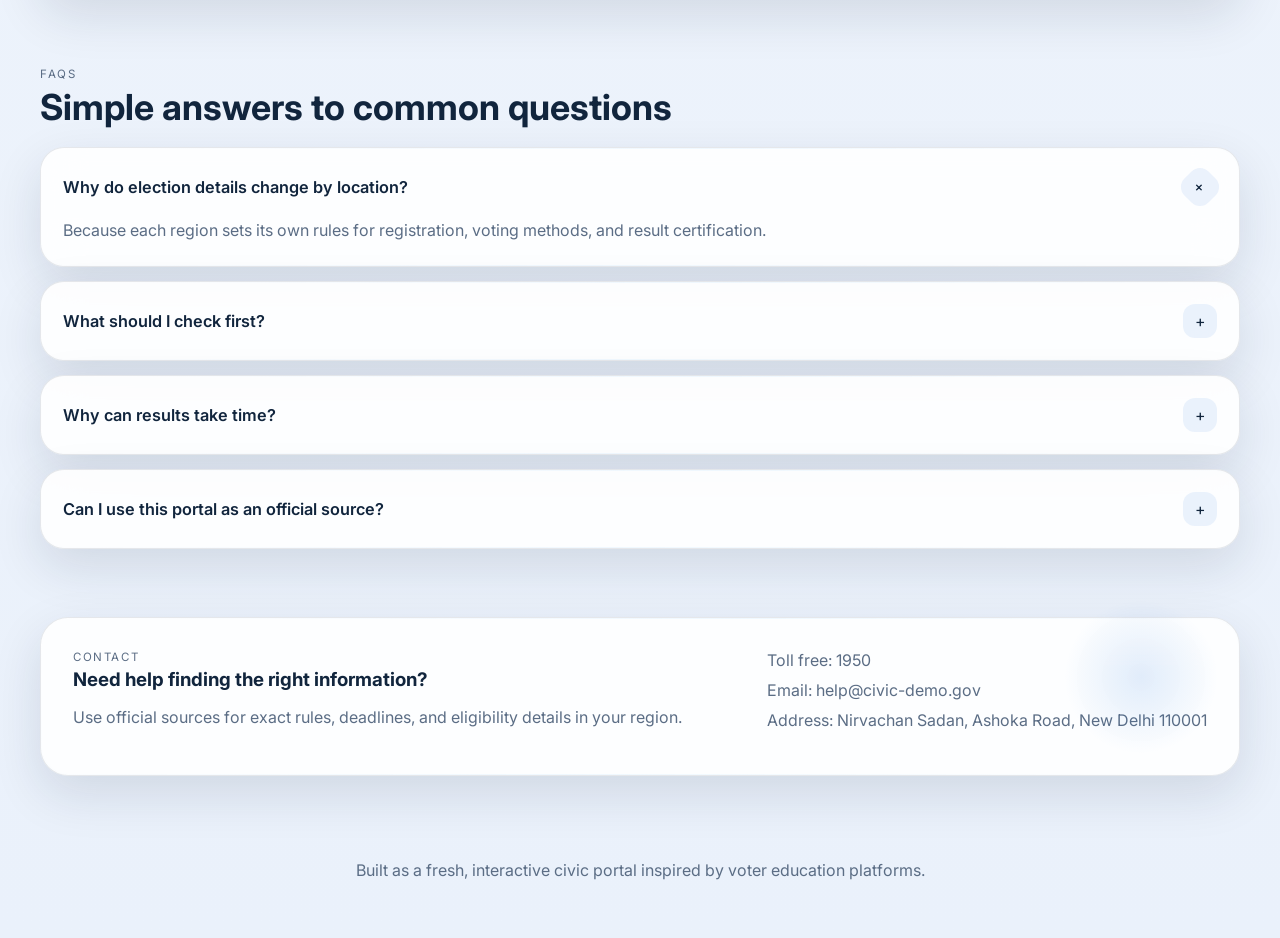
==== commit e9533b38: "Add files via upload" ====
--- a/index.html
+++ b/index.html
@@ -3,8 +3,8 @@
 <head>
   <meta charset="UTF-8" />
   <meta name="viewport" content="width=device-width, initial-scale=1.0" />
-  <title>Election Guide Assistant</title>
-  <meta name="description" content="An interactive assistant that explains the election process, timelines, and steps in a clear, attractive way." />
+  <title>Citizen Voice Portal</title>
+  <meta name="description" content="An interactive civic portal inspired by election education platforms, redesigned with a fresh background and modern UI." />
   <link rel="preconnect" href="https://fonts.googleapis.com">
   <link rel="preconnect" href="https://fonts.gstatic.com" crossorigin>
   <link href="https://fonts.googleapis.com/css2?family=Inter:wght@400;500;600;700;800&display=swap" rel="stylesheet">
@@ -15,92 +15,173 @@
   <div class="bg-orb orb-1"></div>
   <div class="bg-orb orb-2"></div>
   <div class="bg-grid"></div>
+  <div class="scroll-progress" aria-hidden="true"><span id="scrollProgress"></span></div>
+
+  <div class="alert-bar">
+    <span class="alert-badge">IMPORTANT UPDATE</span>
+    <p>Phase 1 voting begins on May 15. Check your voter information early to avoid delays.</p>
+    <a href="#verify">Check status now</a>
+  </div>
 
   <header class="topbar">
     <div class="brand">
-      <div class="brand-mark">E</div>
+      <div class="brand-mark">CV</div>
       <div>
-        <p class="eyebrow">Interactive civic guide</p>
-        <h1>Election Guide Assistant</h1>
+        <p class="eyebrow">Official democracy portal</p>
+        <h1>Empowering the Voter's Voice</h1>
       </div>
     </div>
-    <nav class="topnav">
-      <a href="#overview">Overview</a>
+
+    <nav class="topnav" aria-label="Primary navigation">
+      <a href="#home">Home</a>
+      <a href="#verify">Verify</a>
+      <a href="#learn">Learn</a>
       <a href="#timeline">Timeline</a>
-      <a href="#assistant">Assistant</a>
-      <a href="#faq">FAQ</a>
+      <a href="#faq">FAQs</a>
     </nav>
+
+    <div class="header-actions">
+      <a class="ghost-btn" href="#verify">LOGIN</a>
+      <a class="primary-btn small" href="#learn">Start learning</a>
+    </div>
   </header>
 
   <main id="mainContent">
-    <section class="hero">
-      <div class="hero-copy">
-        <span class="pill">Clear • Interactive • Easy to follow</span>
-        <h2>Understand the election process with a polished, step-by-step experience.</h2>
+    <section id="home" class="hero shell">
+      <div class="hero-copy glass">
+        <span class="pill">Interactive educational tools</span>
+        <h2>Understand the election process through a modern, guided civic experience.</h2>
         <p>
-          Explore the major stages of an election, see how the timeline works, and ask simple questions in a friendly guide built for quick learning.
+          Explore voter verification, election scheduling, and clear learning modules built to make public information easier to follow.
         </p>
+
         <div class="hero-actions">
-          <a class="primary-btn" href="#assistant">Start exploring</a>
-          <button class="secondary-btn" id="jumpTimeline">View timeline</button>
-        </div>
+          <a class="primary-btn" href="#verify">Verify voter status</a>
+          <button class="secondary-btn" id="scrollTools" type="button">Explore tools</button>
+        </div>
+
         <div class="hero-stats">
           <div class="stat-card">
-            <strong>5</strong>
-            <span>Core stages</span>
+            <strong>04</strong>
+            <span>Core services</span>
           </div>
           <div class="stat-card">
             <strong>Live</strong>
-            <span>Timeline planner</span>
+            <span>Dynamic timeline</span>
           </div>
           <div class="stat-card">
-            <strong>Smart</strong>
-            <span>Guided answers</span>
-          </div>
-        </div>
-      </div>
-
-      <div class="hero-panel glass">
+            <strong>Fast</strong>
+            <span>Simple guidance</span>
+          </div>
+        </div>
+
+        <div class="trust-strip">
+          <span>Accessibility first</span>
+          <span>Transparent process</span>
+          <span>Public service design</span>
+        </div>
+      </div>
+
+      <aside class="hero-panel glass">
         <div class="panel-header">
           <div>
-            <p class="panel-label">Quick overview</p>
-            <h3>Election journey</h3>
+            <p class="panel-label">Quick snapshot</p>
+            <h3>Citizen dashboard</h3>
           </div>
           <span class="live-dot">Interactive</span>
         </div>
 
-        <div class="mini-timeline">
-          <div class="mini-step active"><span>1</span><p>Registration</p></div>
-          <div class="mini-step"><span>2</span><p>Candidates</p></div>
-          <div class="mini-step"><span>3</span><p>Voting</p></div>
-          <div class="mini-step"><span>4</span><p>Counting</p></div>
-          <div class="mini-step"><span>5</span><p>Results</p></div>
+        <div class="dashboard-grid">
+          <div class="dashboard-card accent">
+            <span>Voter ID</span>
+            <strong>Verified</strong>
+          </div>
+          <div class="dashboard-card">
+            <span>Learning</span>
+            <strong>Open</strong>
+          </div>
+          <div class="dashboard-card">
+            <span>Timeline</span>
+            <strong>Updated</strong>
+          </div>
+          <div class="dashboard-card">
+            <span>Help</span>
+            <strong>Available</strong>
+          </div>
         </div>
 
         <div class="panel-highlight">
-          <h4 id="focusTitle">Registration and eligibility</h4>
-          <p id="focusText">
-            Learn who can vote, how registration works, and why early preparation matters.
-          </p>
-        </div>
-      </div>
-    </section>
-
-    <section id="overview" class="section">
-      <div class="section-heading">
-        <p class="eyebrow">Overview</p>
-        <h3>The election process in five simple steps</h3>
-        <p>Tap any card to learn what happens at each stage and why it matters.</p>
-      </div>
-
-      <div class="steps-grid" id="stepsGrid"></div>
-    </section>
-
-    <section id="timeline" class="section timeline-section">
+          <h4 id="focusTitle">Verify your voter details</h4>
+          <p id="focusText">Use the portal to confirm your status, review dates, and prepare for voting day with confidence.</p>
+        </div>
+      </aside>
+    </section>
+
+    <section class="section shell">
+      <div class="section-heading">
+        <p class="eyebrow">Quick resources</p>
+        <h3>Official services and reference links</h3>
+        <p>Use these shortcuts to reach the most common voter services and information pages with less effort.</p>
+      </div>
+
+      <div class="resource-grid">
+        <a class="resource-card" href="#verify">
+          <span>01</span>
+          <h4>Verify voter status</h4>
+          <p>Check registration details and confirm your information before election day.</p>
+        </a>
+        <a class="resource-card" href="#learn">
+          <span>02</span>
+          <h4>Guided learning</h4>
+          <p>Explore clear civic modules that explain each stage of the process.</p>
+        </a>
+        <a class="resource-card" href="#timeline">
+          <span>03</span>
+          <h4>Election schedule</h4>
+          <p>Plan around the timeline and keep track of important dates.</p>
+        </a>
+        <a class="resource-card" href="#faq">
+          <span>04</span>
+          <h4>Frequently asked questions</h4>
+          <p>Find quick answers to the most common voter questions.</p>
+        </a>
+      </div>
+    </section>
+
+    <section id="verify" class="section shell">
+      <div class="section-heading">
+        <p class="eyebrow">Verify</p>
+        <h3>Essential citizen services in one place</h3>
+        <p>Choose a service card to preview what the portal can help you do. The active card updates the information panel instantly.</p>
+      </div>
+
+      <div class="service-layout">
+        <div class="service-grid" id="serviceGrid"></div>
+        <div class="service-detail glass">
+          <p class="panel-label">Selected service</p>
+          <h4 id="serviceTitle">Voter ID verification</h4>
+          <p id="serviceSummary">Check whether your details are present in the electoral roll before election day.</p>
+          <ul id="serviceBullets" class="detail-list"></ul>
+          <a class="primary-btn" id="serviceCta" href="#timeline">Open timeline</a>
+        </div>
+      </div>
+    </section>
+
+    <section id="learn" class="section shell">
+      <div class="section-heading">
+        <p class="eyebrow">Learn</p>
+        <h3>Guided learning made easy</h3>
+        <p>Use the cards below to understand the process step by step. This section is designed to feel clean, interactive, and easy to scan.</p>
+      </div>
+
+      <div class="learning-grid" id="learningGrid"></div>
+    </section>
+
+    <section id="timeline" class="section shell timeline-section">
       <div class="section-heading">
         <p class="eyebrow">Timeline</p>
-        <h3>Plan the key dates around election day</h3>
-        <p>Select an election date to see a practical, easy-to-follow schedule. Timelines vary by region, but the sequence stays familiar.</p>
+        <h3>Build a schedule around election day</h3>
+        <p>Pick a date and see a practical sequence of actions before and after voting day. The timeline updates instantly.</p>
       </div>
 
       <div class="timeline-tool glass">
@@ -109,78 +190,47 @@
             <span>Election day</span>
             <input type="date" id="electionDate" />
           </label>
-          <button class="primary-btn small" id="buildTimeline">Build timeline</button>
-        </div>
+          <button class="primary-btn small" id="buildTimeline" type="button">Generate timeline</button>
+        </div>
+
         <div class="timeline-bar">
           <div class="timeline-fill" id="timelineFill"></div>
         </div>
+
         <div class="timeline-cards" id="timelineCards"></div>
       </div>
     </section>
 
-    <section id="assistant" class="section assistant-section">
-      <div class="section-heading">
-        <p class="eyebrow">Assistant</p>
-        <h3>Ask the guide anything about elections</h3>
-        <p>Use quick prompts or type your own question. The assistant gives short, friendly explanations.</p>
-      </div>
-
-      <div class="assistant-layout">
-        <div class="assistant-panel glass">
-          <div class="assistant-top">
-            <div class="assistant-identity">
-              <div class="assistant-avatar">A</div>
-              <div>
-                <h4>Election Guide Assistant</h4>
-                <p>Ready to explain the process in plain language.</p>
-              </div>
-            </div>
-            <button class="secondary-btn small-btn" id="clearChat" type="button">Clear chat</button>
-          </div>
-
-          <div class="quick-prompts" id="quickPrompts"></div>
-
-          <div class="chat-empty" id="chatEmpty">Start with a quick prompt or ask your own question.</div>
-          <div class="chat-window" id="chatWindow" aria-live="polite"></div>
-
-          <form class="chat-form" id="chatForm">
-            <input id="chatInput" type="text" placeholder="Ask about voting, registration, timelines, or results..." autocomplete="off" />
-            <button class="primary-btn" type="submit">Ask</button>
-          </form>
-        </div>
-
-        <aside class="assistant-side glass">
-          <h4>Helpful reminders</h4>
-          <ul class="reminder-list">
-            <li>Voting rules can differ by country or region.</li>
-            <li>Always check official election sources for exact dates.</li>
-            <li>Registration deadlines may be earlier than election day.</li>
-            <li>Counting and result announcements may take time.</li>
-          </ul>
-          <div class="insight-card">
-            <p class="insight-label">Focus mode</p>
-            <h5 id="insightTitle">Prepare early</h5>
-            <p id="insightText">The earlier you understand the steps, the easier it is to stay informed and ready.</p>
-          </div>
-        </aside>
-      </div>
-    </section>
-
-    <section id="faq" class="section faq-section">
-      <div class="section-heading">
-        <p class="eyebrow">FAQ</p>
-        <h3>Common questions, answered simply</h3>
+    <section id="faq" class="section shell">
+      <div class="section-heading">
+        <p class="eyebrow">FAQs</p>
+        <h3>Simple answers to common questions</h3>
       </div>
 
       <div class="faq-list" id="faqList"></div>
     </section>
+
+    <section class="section shell contact-section">
+      <div class="contact-card glass">
+        <div>
+          <p class="eyebrow">Contact</p>
+          <h3>Need help finding the right information?</h3>
+          <p>Use official sources for exact rules, deadlines, and eligibility details in your region.</p>
+        </div>
+        <div class="contact-meta">
+          <span>Toll free: 1950</span>
+          <span>Email: help@civic-demo.gov</span>
+          <span>Address: Nirvachan Sadan, Ashoka Road, New Delhi 110001</span>
+        </div>
+      </div>
+    </section>
   </main>
 
-  <footer class="footer">
-    <p>Built as a friendly educational guide to the election process.</p>
+  <button class="back-top" id="backTop" type="button" aria-label="Back to top">↑</button>
+
+  <footer class="footer shell">
+    <p>Built as a fresh, interactive civic portal inspired by voter education platforms.</p>
   </footer>
-
-  <button class="back-top" id="backTop" type="button" aria-label="Back to top">↑</button>
 
   <script src="script.js"></script>
 </body>
--- a/styles.css
+++ b/styles.css
@@ -3,17 +3,18 @@
 }
 
 :root {
-  --bg: #07111f;
-  --bg-soft: #0c1730;
-  --card: rgba(10, 18, 34, 0.7);
-  --card-strong: rgba(16, 27, 49, 0.88);
-  --text: #eef4ff;
-  --muted: #a8b4cf;
-  --accent: #7c5cff;
-  --accent-2: #36d9c7;
-  --accent-3: #ffb84d;
-  --border: rgba(255, 255, 255, 0.12);
-  --shadow: 0 24px 70px rgba(0, 0, 0, 0.35);
+  --bg-1: #f4f8fd;
+  --bg-2: #eaf1fb;
+  --surface: rgba(255, 255, 255, 0.9);
+  --surface-strong: rgba(255, 255, 255, 0.98);
+  --surface-soft: rgba(15, 34, 61, 0.04);
+  --text: #11253d;
+  --muted: #5b6d85;
+  --accent: #0f6bd8;
+  --accent-2: #1f8bdf;
+  --accent-3: #16a4a0;
+  --border: rgba(15, 34, 61, 0.1);
+  --shadow: 0 18px 50px rgba(14, 33, 57, 0.12);
 }
 
 html {
@@ -24,88 +25,187 @@
   margin: 0;
   font-family: 'Inter', system-ui, -apple-system, BlinkMacSystemFont, 'Segoe UI', sans-serif;
   color: var(--text);
-  background:
-    radial-gradient(circle at top left, rgba(124, 92, 255, 0.2), transparent 28%),
-    radial-gradient(circle at right top, rgba(54, 217, 199, 0.16), transparent 26%),
-    linear-gradient(180deg, #050912 0%, #091225 100%);
   min-height: 100vh;
   overflow-x: hidden;
-}
-
-.skip-link {
+  background:
+    radial-gradient(circle at top left, rgba(15, 107, 216, 0.09), transparent 27%),
+    radial-gradient(circle at right top, rgba(22, 164, 160, 0.08), transparent 24%),
+    linear-gradient(180deg, var(--bg-1) 0%, var(--bg-2) 100%);
+}
+
+body::after {
+  content: '';
   position: fixed;
-  left: 14px;
-  top: -44px;
-  z-index: 20;
-  background: linear-gradient(135deg, var(--accent), var(--accent-2));
-  color: white;
-  text-decoration: none;
-  font-weight: 600;
-  border-radius: 10px;
-  padding: 10px 14px;
-  transition: top 0.2s ease;
-}
-
-.skip-link:focus {
-  top: 12px;
-}
-
-.bg-orb {
-  position: fixed;
-  border-radius: 50%;
-  filter: blur(90px);
-  opacity: 0.7;
+  inset: 0;
+  background: linear-gradient(120deg, rgba(15, 107, 216, 0.05), transparent 35%, rgba(22, 164, 160, 0.04));
   pointer-events: none;
+  mix-blend-mode: screen;
   z-index: 0;
 }
 
-.orb-1 {
-  width: 320px;
-  height: 320px;
-  background: rgba(124, 92, 255, 0.23);
-  top: -80px;
-  left: -60px;
-}
-
+@keyframes floatOrb {
+  0%, 100% { transform: translateY(0px) scale(1); }
+  50% { transform: translateY(14px) scale(1.03); }
+}
+
+.orb-1,
 .orb-2 {
-  width: 260px;
-  height: 260px;
-  background: rgba(54, 217, 199, 0.2);
-  right: -50px;
-  top: 180px;
-}
-
-.bg-grid {
+  animation: floatOrb 12s ease-in-out infinite;
+}
+
+.orb-2 {
+  animation-delay: -5s;
+}
+
+body::before {
+  content: '';
   position: fixed;
   inset: 0;
   background-image: linear-gradient(rgba(255, 255, 255, 0.035) 1px, transparent 1px),
     linear-gradient(90deg, rgba(255, 255, 255, 0.035) 1px, transparent 1px);
   background-size: 48px 48px;
-  mask-image: linear-gradient(180deg, rgba(0, 0, 0, 0.85), transparent 95%);
+  mask-image: linear-gradient(180deg, rgba(0, 0, 0, 0.8), transparent 96%);
   pointer-events: none;
   z-index: 0;
 }
 
-main,
-header,
-footer {
+body > * {
   position: relative;
   z-index: 1;
 }
 
+.scroll-progress {
+  position: fixed;
+  top: 0;
+  left: 0;
+  width: 100%;
+  height: 4px;
+  background: rgba(15, 34, 61, 0.06);
+  z-index: 40;
+}
+
+.scroll-progress span {
+  display: block;
+  width: 100%;
+  height: 100%;
+  transform-origin: left;
+  transform: scaleX(0);
+  background: linear-gradient(90deg, var(--accent), var(--accent-2), var(--accent-3));
+}
+
+.skip-link {
+  position: fixed;
+  left: 14px;
+  top: -44px;
+  z-index: 30;
+  background: linear-gradient(135deg, var(--accent), var(--accent-3));
+  color: white;
+  text-decoration: none;
+  border-radius: 10px;
+  padding: 10px 14px;
+  font-weight: 600;
+  transition: top 0.2s ease;
+}
+
+.skip-link:focus {
+  top: 12px;
+}
+
+.bg-orb {
+  position: fixed;
+  border-radius: 50%;
+  filter: blur(100px);
+  opacity: 0.72;
+  pointer-events: none;
+}
+
+.orb-1 {
+  width: 360px;
+  height: 360px;
+  top: -90px;
+  left: -70px;
+  background: rgba(15, 107, 216, 0.12);
+}
+
+.orb-2 {
+  width: 280px;
+  height: 280px;
+  top: 200px;
+  right: -60px;
+  background: rgba(22, 164, 160, 0.12);
+}
+
+.shell,
 .topbar {
-  width: min(1180px, calc(100% - 32px));
-  margin: 24px auto 0;
+  width: min(1200px, calc(100% - 32px));
+  margin-left: auto;
+  margin-right: auto;
+}
+
+.alert-bar {
+  width: min(1200px, calc(100% - 32px));
+  margin: 16px auto 0;
+  padding: 12px 16px;
+  border: 1px solid var(--border);
+  border-radius: 18px;
+  background: rgba(255, 255, 255, 0.82);
+  backdrop-filter: blur(18px);
+  display: flex;
+  align-items: center;
+  gap: 14px;
+  flex-wrap: wrap;
+}
+
+.alert-badge {
+  padding: 7px 10px;
+  border-radius: 999px;
+  background: rgba(15, 107, 216, 0.1);
+  border: 1px solid rgba(15, 107, 216, 0.18);
+  color: #0f6bd8;
+  font-size: 0.78rem;
+  letter-spacing: 0.08em;
+  font-weight: 700;
+}
+
+.alert-bar p {
+  margin: 0;
+  color: var(--muted);
+  flex: 1;
+  line-height: 1.5;
+}
+
+.alert-bar a {
+  color: #0f6bd8;
+  text-decoration: none;
+  font-weight: 600;
+}
+
+.topbar {
+  margin-top: 18px;
+  padding: 18px 22px;
+  border-radius: 24px;
+  border: 1px solid var(--border);
+  background: rgba(255, 255, 255, 0.88);
+  backdrop-filter: blur(22px);
+  box-shadow: var(--shadow);
   display: flex;
   align-items: center;
   justify-content: space-between;
-  gap: 20px;
-  padding: 18px 22px;
-  border: 1px solid var(--border);
-  border-radius: 22px;
-  background: rgba(7, 17, 31, 0.68);
-  backdrop-filter: blur(20px);
-  box-shadow: var(--shadow);
+  gap: 18px;
+}
+
+.topbar::before {
+  content: '';
+  position: absolute;
+  inset: 0;
+  border-radius: inherit;
+  padding: 1px;
+  background: linear-gradient(135deg, rgba(15, 107, 216, 0.18), rgba(22, 164, 160, 0.1), rgba(31, 139, 223, 0.14));
+  mask: linear-gradient(#000 0 0) content-box, linear-gradient(#000 0 0);
+  -webkit-mask: linear-gradient(#000 0 0) content-box, linear-gradient(#000 0 0);
+  -webkit-mask-composite: xor;
+  mask-composite: exclude;
+  pointer-events: none;
 }
 
 .brand {
@@ -115,15 +215,15 @@
 }
 
 .brand-mark {
-  width: 48px;
-  height: 48px;
+  width: 50px;
+  height: 50px;
   border-radius: 16px;
   display: grid;
   place-items: center;
   font-weight: 800;
   color: white;
   background: linear-gradient(135deg, var(--accent), var(--accent-2));
-  box-shadow: 0 10px 35px rgba(124, 92, 255, 0.35);
+  box-shadow: 0 14px 40px rgba(79, 182, 255, 0.24);
 }
 
 .eyebrow {
@@ -131,163 +231,235 @@
   text-transform: uppercase;
   letter-spacing: 0.14em;
   font-size: 0.72rem;
-  color: #99a7c7;
+  color: #6b7e96;
 }
 
 .brand h1,
 .section-heading h3,
 .hero-copy h2,
-.hero-panel h3,
-.assistant-side h4 {
+.panel-highlight h4,
+.service-detail h4,
+.contact-card h3 {
   margin: 0;
 }
 
 .brand h1 {
-  font-size: 1.05rem;
+  font-size: 1.1rem;
 }
 
 .topnav {
   display: flex;
-  gap: 16px;
+  gap: 8px;
   flex-wrap: wrap;
+  justify-content: center;
+}
+
+.topnav a,
+.ghost-btn,
+.primary-btn,
+.secondary-btn {
+  transition: transform 0.2s ease, background 0.2s ease, border-color 0.2s ease, box-shadow 0.2s ease;
 }
 
 .topnav a {
   color: var(--muted);
   text-decoration: none;
   font-size: 0.95rem;
-  padding: 8px 10px;
-  border-radius: 10px;
-  transition: color 0.2s ease, transform 0.2s ease, background 0.2s ease;
-}
-
-.topnav a:hover {
+  padding: 9px 11px;
+  border-radius: 12px;
+}
+
+.topnav a:hover,
+.topnav a.active {
+  color: var(--text);
+  background: rgba(15, 107, 216, 0.08);
+}
+
+.header-actions {
+  display: flex;
+  align-items: center;
+  gap: 10px;
+}
+
+.ghost-btn,
+.primary-btn,
+.secondary-btn {
+  border: none;
+  cursor: pointer;
+  font: inherit;
+  border-radius: 16px;
+}
+
+.ghost-btn {
+  display: inline-flex;
+  align-items: center;
+  justify-content: center;
+  text-decoration: none;
+  color: var(--text);
+  padding: 13px 18px;
+  background: rgba(15, 107, 216, 0.06);
+  border: 1px solid var(--border);
+}
+
+.primary-btn {
   color: white;
-  transform: translateY(-1px);
-  background: rgba(255, 255, 255, 0.05);
-}
-
-.topnav a.active {
-  color: white;
-  background: rgba(124, 92, 255, 0.2);
+  text-decoration: none;
+  padding: 14px 20px;
+  background: linear-gradient(135deg, var(--accent), var(--accent-2));
+  box-shadow: 0 18px 42px rgba(79, 182, 255, 0.22);
+}
+
+.secondary-btn {
+  color: var(--text);
+  padding: 14px 20px;
+  background: rgba(15, 107, 216, 0.06);
+  border: 1px solid var(--border);
+}
+
+.primary-btn.small {
+  padding: 12px 16px;
+  border-radius: 14px;
+}
+
+.ghost-btn:hover,
+.primary-btn:hover,
+.secondary-btn:hover,
+.service-card:hover,
+.learning-card:hover,
+.prompt-chip:hover {
+  transform: translateY(-2px);
+}
+
+.primary-btn:focus-visible,
+.secondary-btn:focus-visible,
+.ghost-btn:focus-visible,
+.topnav a:focus-visible,
+.prompt-chip:focus-visible,
+.faq-question:focus-visible,
+.date-field input:focus-visible,
+.back-top:focus-visible {
+  outline: 2px solid rgba(79, 182, 255, 0.9);
+  outline-offset: 2px;
+}
+
+main {
+  display: grid;
+  gap: 0;
 }
 
 .hero,
 .section,
 .footer {
-  width: min(1180px, calc(100% - 32px));
-  margin: 0 auto;
-}
-
-.hero {
-  display: grid;
-  grid-template-columns: 1.2fr 0.95fr;
-  gap: 26px;
-  padding: 42px 0 28px;
-  align-items: stretch;
+  padding-top: 34px;
 }
 
 .hero-copy,
 .hero-panel,
 .timeline-tool,
-.assistant-panel,
-.assistant-side,
+.service-detail,
+.contact-card,
+.glass,
+.service-card,
+.learning-card,
+.faq-item {
+  position: relative;
+}
+
+.hero-copy::before,
+.hero-panel::before,
+.timeline-tool::before,
+.service-detail::before,
+.contact-card::before,
+.service-card::before,
+.learning-card::before,
+.faq-item::before {
+  content: '';
+  position: absolute;
+  inset: 0;
+  border-radius: inherit;
+  padding: 1px;
+  background: linear-gradient(135deg, rgba(255, 255, 255, 0.1), rgba(79, 182, 255, 0.08), rgba(255, 255, 255, 0.02));
+  mask: linear-gradient(#000 0 0) content-box, linear-gradient(#000 0 0);
+  -webkit-mask: linear-gradient(#000 0 0) content-box, linear-gradient(#000 0 0);
+  -webkit-mask-composite: xor;
+  mask-composite: exclude;
+  pointer-events: none;
+}
+
+.hero {
+  display: grid;
+  grid-template-columns: 1.18fr 0.82fr;
+  gap: 24px;
+  align-items: stretch;
+}
+
+.glass,
+.service-card,
+.learning-card,
+.timeline-tool,
 .faq-item,
-.steps-card {
+.contact-card {
+  background: var(--surface);
   border: 1px solid var(--border);
-  background: var(--card);
-  backdrop-filter: blur(18px);
+  backdrop-filter: blur(20px);
   box-shadow: var(--shadow);
 }
 
-.hero-copy {
+.hero-copy,
+.hero-panel,
+.timeline-tool,
+.service-detail,
+.contact-card {
   border-radius: 28px;
-  padding: 34px;
+  padding: 32px;
 }
 
 .pill {
   display: inline-flex;
   align-items: center;
-  gap: 8px;
   padding: 10px 14px;
   border-radius: 999px;
-  color: #dfe7ff;
-  background: rgba(124, 92, 255, 0.14);
-  border: 1px solid rgba(124, 92, 255, 0.28);
   margin-bottom: 18px;
-  font-size: 0.92rem;
+  background: rgba(15, 107, 216, 0.09);
+  border: 1px solid rgba(15, 107, 216, 0.16);
+  color: #0f6bd8;
+  font-size: 0.9rem;
 }
 
 .hero-copy h2 {
-  font-size: clamp(2.2rem, 5vw, 4.5rem);
-  line-height: 1.04;
+  font-size: clamp(2.3rem, 5vw, 4.6rem);
+  line-height: 1.02;
+  letter-spacing: -0.05em;
   max-width: 12ch;
-  letter-spacing: -0.04em;
+}
+
+.hero-copy h2,
+.section-heading h3 {
+  text-wrap: balance;
+}
+
+.hero-copy p,
+.section-heading p,
+.panel-highlight p,
+.service-detail p,
+.contact-card p,
+.timeline-card p,
+.faq-body,
+.dashboard-card span {
+  color: var(--muted);
 }
 
 .hero-copy p {
-  color: var(--muted);
   font-size: 1.05rem;
   line-height: 1.75;
-  max-width: 62ch;
+  max-width: 64ch;
 }
 
 .hero-actions {
   display: flex;
-  gap: 14px;
+  gap: 12px;
   flex-wrap: wrap;
-  margin: 28px 0 30px;
-}
-
-.primary-btn,
-.secondary-btn {
-  border: none;
-  border-radius: 16px;
-  padding: 14px 20px;
-  font: inherit;
-  cursor: pointer;
-  transition: transform 0.2s ease, box-shadow 0.2s ease, background 0.2s ease;
-}
-
-.primary-btn:focus-visible,
-.secondary-btn:focus-visible,
-.prompt-chip:focus-visible,
-.faq-question:focus-visible,
-.topnav a:focus-visible,
-.date-field input:focus-visible,
-.chat-form input:focus-visible,
-.back-top:focus-visible {
-  outline: 2px solid rgba(124, 92, 255, 0.9);
-  outline-offset: 2px;
-}
-
-.primary-btn {
-  color: white;
-  text-decoration: none;
-  background: linear-gradient(135deg, var(--accent), var(--accent-2));
-  box-shadow: 0 18px 40px rgba(124, 92, 255, 0.28);
-}
-
-.primary-btn:hover,
-.secondary-btn:hover {
-  transform: translateY(-2px);
-}
-
-.secondary-btn {
-  color: var(--text);
-  background: rgba(255, 255, 255, 0.06);
-  border: 1px solid var(--border);
-}
-
-.primary-btn.small {
-  padding: 12px 18px;
-  border-radius: 14px;
-}
-
-.small-btn {
-  padding: 9px 12px;
-  border-radius: 12px;
-  font-size: 0.9rem;
+  margin: 28px 0;
 }
 
 .hero-stats {
@@ -296,59 +468,94 @@
   gap: 14px;
 }
 
+.resource-grid {
+  display: grid;
+  grid-template-columns: repeat(4, minmax(0, 1fr));
+  gap: 14px;
+}
+
+.resource-card {
+  display: grid;
+  gap: 8px;
+  padding: 20px;
+  border-radius: 22px;
+  text-decoration: none;
+  color: var(--text);
+  background: rgba(255, 255, 255, 0.94);
+  border: 1px solid var(--border);
+  box-shadow: var(--shadow);
+  transition: transform 0.22s ease, border-color 0.22s ease, background 0.22s ease;
+}
+
+.resource-card:hover {
+  transform: translateY(-4px);
+  border-color: rgba(15, 107, 216, 0.18);
+  background: white;
+}
+
+.resource-card span {
+  width: fit-content;
+  font-weight: 800;
+  color: #0f6bd8;
+}
+
+.resource-card h4,
+.resource-card p {
+  margin: 0;
+}
+
+.resource-card p {
+  color: var(--muted);
+  line-height: 1.65;
+}
+
+.trust-strip {
+  display: flex;
+  gap: 10px;
+  flex-wrap: wrap;
+  margin-top: 16px;
+}
+
+.trust-strip span {
+  padding: 9px 12px;
+  border-radius: 999px;
+  background: rgba(15, 107, 216, 0.05);
+  border: 1px solid rgba(15, 107, 216, 0.08);
+  color: #11406b;
+  font-size: 0.88rem;
+}
+
 .stat-card,
-.insight-card {
+.dashboard-card {
   padding: 16px;
   border-radius: 20px;
-  background: rgba(255, 255, 255, 0.05);
-  border: 1px solid rgba(255, 255, 255, 0.08);
+  background: rgba(15, 107, 216, 0.04);
+  border: 1px solid rgba(15, 107, 216, 0.08);
 }
 
 .stat-card strong {
+  letter-spacing: -0.03em;
+}
+
+.stat-card strong,
+.dashboard-card strong {
   display: block;
-  font-size: 1.45rem;
-  margin-bottom: 6px;
-}
-
-.stat-card span,
-.panel-label,
-.panel-highlight p,
-.assistant-top p,
-.insight-label,
-.reminder-list,
-.faq-body,
-.timeline-card p,
-.steps-card p,
-.timeline-tool label span,
-.chat-bubble small {
-  color: var(--muted);
+  margin-top: 6px;
+  font-size: 1.4rem;
 }
 
 .hero-panel {
-  border-radius: 28px;
-  padding: 26px;
   display: flex;
   flex-direction: column;
-  gap: 20px;
-}
-
-.glass {
-  border-radius: 28px;
+  gap: 18px;
 }
 
 .panel-header,
-.assistant-top,
 .tool-row {
   display: flex;
   align-items: center;
   justify-content: space-between;
   gap: 14px;
-}
-
-.assistant-identity {
-  display: flex;
-  align-items: flex-start;
-  gap: 12px;
 }
 
 .panel-label {
@@ -356,63 +563,36 @@
   text-transform: uppercase;
   letter-spacing: 0.12em;
   font-size: 0.72rem;
+  color: #98abc9;
 }
 
 .live-dot {
   padding: 8px 12px;
   border-radius: 999px;
-  color: #bdf6ef;
-  background: rgba(54, 217, 199, 0.13);
-  border: 1px solid rgba(54, 217, 199, 0.28);
-  white-space: nowrap;
-}
-
-.mini-timeline {
-  display: grid;
+  color: #0c7f7b;
+  background: rgba(22, 164, 160, 0.12);
+  border: 1px solid rgba(22, 164, 160, 0.22);
+}
+
+.dashboard-grid {
+  display: grid;
+  grid-template-columns: repeat(2, minmax(0, 1fr));
   gap: 12px;
 }
 
-.mini-step {
-  display: flex;
-  align-items: center;
-  gap: 12px;
-  padding: 14px;
-  border-radius: 18px;
-  background: rgba(255, 255, 255, 0.04);
-  border: 1px solid rgba(255, 255, 255, 0.06);
-}
-
-.mini-step span {
-  width: 34px;
-  height: 34px;
-  border-radius: 12px;
-  display: grid;
-  place-items: center;
-  background: rgba(124, 92, 255, 0.15);
-  color: white;
-  font-weight: 700;
-}
-
-.mini-step.active {
-  background: linear-gradient(135deg, rgba(124, 92, 255, 0.15), rgba(54, 217, 199, 0.1));
-  border-color: rgba(124, 92, 255, 0.22);
+.dashboard-card.accent {
+  background: linear-gradient(135deg, rgba(15, 107, 216, 0.12), rgba(22, 164, 160, 0.1));
 }
 
 .panel-highlight {
   padding: 18px;
   border-radius: 22px;
-  background: linear-gradient(180deg, rgba(255, 255, 255, 0.08), rgba(255, 255, 255, 0.03));
-  border: 1px solid rgba(255, 255, 255, 0.07);
-}
-
-.panel-highlight h4,
-.insight-card h5 {
-  margin: 0 0 8px;
-  font-size: 1.15rem;
+  background: linear-gradient(180deg, rgba(15, 107, 216, 0.07), rgba(255, 255, 255, 0.82));
+  border: 1px solid rgba(15, 107, 216, 0.08);
 }
 
 .section {
-  padding: 34px 0;
+  padding-bottom: 34px;
 }
 
 .section-heading {
@@ -425,70 +605,102 @@
 }
 
 .section-heading p {
+  max-width: 74ch;
+  line-height: 1.7;
   margin: 0;
+}
+
+.service-layout {
+  display: grid;
+  grid-template-columns: 1.2fr 0.8fr;
+  gap: 18px;
+}
+
+.service-grid,
+.learning-grid,
+.faq-list,
+.timeline-cards {
+  display: grid;
+  gap: 14px;
+}
+
+.service-grid {
+  grid-template-columns: repeat(2, minmax(0, 1fr));
+}
+
+.service-card,
+.learning-card,
+.faq-item {
+  border-radius: 24px;
+  padding: 20px;
+  cursor: pointer;
+  position: relative;
+  overflow: hidden;
+  transition: transform 0.22s ease, border-color 0.22s ease, background 0.22s ease, box-shadow 0.22s ease;
+}
+
+.service-card::after,
+.learning-card::after {
+  content: '';
+  position: absolute;
+  inset: auto -40px -50px auto;
+  width: 120px;
+  height: 120px;
+  border-radius: 50%;
+  background: radial-gradient(circle, rgba(15, 107, 216, 0.16), transparent 70%);
+  pointer-events: none;
+}
+
+.service-card.active,
+.learning-card.active {
+  border-color: rgba(15, 107, 216, 0.28);
+  background: var(--surface-strong);
+  box-shadow: 0 18px 40px rgba(0, 0, 0, 0.22);
+}
+
+.card-tag,
+.timeline-card .date {
+  display: inline-flex;
+  align-items: center;
+  padding: 7px 10px;
+  border-radius: 999px;
+  font-size: 0.84rem;
+  background: rgba(15, 107, 216, 0.1);
+  color: #0f6bd8;
+  margin-bottom: 12px;
+}
+
+.service-card h4,
+.learning-card h4,
+.timeline-card h4,
+.contact-card h3 {
+  margin: 0 0 10px;
+}
+
+.service-card p,
+.learning-card p,
+.timeline-card p {
+  margin: 0;
+  line-height: 1.65;
+}
+
+.service-detail {
+  background: linear-gradient(180deg, rgba(255, 255, 255, 0.98), rgba(245, 249, 255, 0.92));
+}
+
+.detail-list {
+  margin: 18px 0 22px;
+  padding-left: 18px;
   color: var(--muted);
-  max-width: 72ch;
-  line-height: 1.7;
-}
-
-.steps-grid {
-  display: grid;
-  grid-template-columns: repeat(5, minmax(0, 1fr));
-  gap: 14px;
-}
-
-.steps-card {
-  padding: 20px;
-  border-radius: 24px;
-  min-height: 210px;
-  cursor: pointer;
-  transition: transform 0.22s ease, border-color 0.22s ease, background 0.22s ease;
-}
-
-.steps-card:hover,
-.steps-card.active {
-  transform: translateY(-5px);
-  border-color: rgba(124, 92, 255, 0.34);
-  background: var(--card-strong);
-}
-
-.step-number {
-  width: 42px;
-  height: 42px;
-  border-radius: 14px;
-  display: grid;
-  place-items: center;
-  background: linear-gradient(135deg, rgba(124, 92, 255, 0.95), rgba(54, 217, 199, 0.95));
-  color: white;
-  font-weight: 800;
-  margin-bottom: 14px;
-}
-
-.steps-card h4,
-.timeline-card h4,
-.chat-bubble strong {
-  margin: 0 0 10px;
-}
-
-.steps-card p {
-  line-height: 1.65;
-  margin: 0;
-}
-
-.timeline-section .timeline-tool,
-.assistant-panel,
-.assistant-side,
-.faq-item {
-  padding: 24px;
+  line-height: 1.8;
+}
+
+.learning-grid {
+  grid-template-columns: repeat(4, minmax(0, 1fr));
 }
 
 .timeline-tool {
-  background: linear-gradient(180deg, rgba(14, 24, 43, 0.88), rgba(10, 18, 34, 0.78));
-}
-
-.tool-row {
-  margin-bottom: 18px;
-  flex-wrap: wrap;
+  background: linear-gradient(180deg, rgba(255, 255, 255, 0.98), rgba(245, 249, 255, 0.92));
 }
 
 .date-field {
@@ -498,194 +710,56 @@
 }
 
 .date-field span {
-  font-size: 0.92rem;
   color: var(--muted);
 }
 
-.date-field input,
-.chat-form input {
+.date-field input {
   width: 100%;
   padding: 14px 16px;
   border-radius: 16px;
   border: 1px solid rgba(255, 255, 255, 0.1);
-  background: rgba(255, 255, 255, 0.05);
+  background: rgba(15, 107, 216, 0.04);
   color: var(--text);
   font: inherit;
   outline: none;
 }
 
 .timeline-bar {
+  margin: 18px 0;
   height: 12px;
   border-radius: 999px;
-  background: rgba(255, 255, 255, 0.06);
   overflow: hidden;
-  margin-bottom: 18px;
+  background: rgba(15, 107, 216, 0.08);
 }
 
 .timeline-fill {
+  width: 100%;
   height: 100%;
-  width: 100%;
-  background: linear-gradient(90deg, var(--accent), var(--accent-2), var(--accent-3));
   border-radius: inherit;
   transform-origin: left;
-  transform: scaleX(0.95);
+  transform: scaleX(0.2);
+  background: linear-gradient(90deg, var(--accent), var(--accent-2), var(--accent-3));
 }
 
 .timeline-cards {
-  display: grid;
   grid-template-columns: repeat(4, minmax(0, 1fr));
-  gap: 14px;
 }
 
 .timeline-card {
   padding: 18px;
   border-radius: 20px;
-  background: rgba(255, 255, 255, 0.05);
-  border: 1px solid rgba(255, 255, 255, 0.08);
-}
-
-.timeline-card .date {
-  display: inline-flex;
-  margin-bottom: 12px;
-  padding: 7px 10px;
-  border-radius: 999px;
-  background: rgba(124, 92, 255, 0.14);
-  color: #d9d0ff;
-  font-size: 0.84rem;
-}
-
-.assistant-layout {
-  display: grid;
-  grid-template-columns: 1.3fr 0.7fr;
-  gap: 18px;
-  align-items: start;
-}
-
-.assistant-panel,
-.assistant-side {
-  border-radius: 28px;
-}
-
-.assistant-top {
-  margin-bottom: 18px;
-}
-
-.assistant-avatar {
-  width: 50px;
-  height: 50px;
-  border-radius: 18px;
-  display: grid;
-  place-items: center;
-  font-weight: 800;
-  background: linear-gradient(135deg, var(--accent), var(--accent-2));
-}
-
-.assistant-top h4,
-.assistant-side h4 {
-  margin-bottom: 6px;
-}
-
-.quick-prompts {
-  display: flex;
-  gap: 10px;
-  flex-wrap: wrap;
-  margin-bottom: 16px;
-}
-
-.prompt-chip {
-  border: 1px solid rgba(255, 255, 255, 0.09);
-  background: rgba(255, 255, 255, 0.05);
-  color: var(--text);
-  border-radius: 999px;
-  padding: 10px 14px;
-  cursor: pointer;
-  transition: transform 0.2s ease, background 0.2s ease;
-}
-
-.prompt-chip:hover {
-  transform: translateY(-2px);
-  background: rgba(255, 255, 255, 0.08);
-}
-
-.chat-window {
-  display: grid;
-  gap: 12px;
-  min-height: 320px;
-  max-height: 420px;
-  overflow: auto;
-  padding-right: 4px;
-}
-
-.chat-empty {
-  margin-bottom: 10px;
-  padding: 11px 14px;
-  border-radius: 14px;
-  color: var(--muted);
-  background: rgba(255, 255, 255, 0.04);
-  border: 1px dashed rgba(255, 255, 255, 0.14);
-  font-size: 0.94rem;
-}
-
-.chat-empty.hidden {
-  display: none;
-}
-
-.chat-bubble {
-  max-width: 86%;
-  padding: 14px 16px;
-  border-radius: 18px;
-  line-height: 1.6;
-}
-
-.chat-bubble.user {
-  margin-left: auto;
-  background: linear-gradient(135deg, rgba(124, 92, 255, 0.9), rgba(54, 217, 199, 0.8));
-  color: white;
-}
-
-.chat-bubble.assistant {
-  background: rgba(255, 255, 255, 0.06);
-  border: 1px solid rgba(255, 255, 255, 0.08);
-}
-
-.chat-bubble small {
-  display: block;
-  margin-bottom: 6px;
-}
-
-.chat-bubble.assistant strong {
-  font-weight: 600;
-}
-
-.chat-form {
-  margin-top: 16px;
-  display: grid;
-  grid-template-columns: 1fr auto;
-  gap: 10px;
-}
-
-.assistant-side {
-  position: sticky;
-  top: 18px;
-}
-
-.reminder-list {
-  padding-left: 18px;
-  line-height: 1.8;
-  margin: 14px 0 22px;
-}
-
-.insight-card {
-  background: linear-gradient(135deg, rgba(124, 92, 255, 0.15), rgba(54, 217, 199, 0.1));
-}
-
-.faq-list {
-  display: grid;
-  gap: 14px;
+  background: rgba(255, 255, 255, 0.98);
+  border: 1px solid rgba(15, 34, 61, 0.08);
+  transition: transform 0.22s ease, background 0.22s ease;
+}
+
+.timeline-card:hover {
+  transform: translateY(-3px);
+  background: white;
 }
 
 .faq-item {
-  border-radius: 22px;
+  padding: 22px;
 }
 
 .faq-question {
@@ -696,11 +770,11 @@
   gap: 12px;
   background: none;
   border: none;
+  padding: 0;
   color: var(--text);
   font: inherit;
-  padding: 0;
+  text-align: left;
   cursor: pointer;
-  text-align: left;
 }
 
 .faq-question span {
@@ -714,7 +788,7 @@
   border-radius: 12px;
   display: grid;
   place-items: center;
-  background: rgba(255, 255, 255, 0.06);
+  background: rgba(15, 107, 216, 0.08);
   transition: transform 0.22s ease;
 }
 
@@ -734,28 +808,53 @@
   margin-top: 12px;
 }
 
+.contact-card {
+  display: flex;
+  justify-content: space-between;
+  gap: 20px;
+  align-items: flex-start;
+}
+
+.contact-card::after {
+  content: '';
+  position: absolute;
+  inset: auto 18px 18px auto;
+  width: 160px;
+  height: 160px;
+  border-radius: 50%;
+  background: radial-gradient(circle, rgba(15, 107, 216, 0.12), transparent 68%);
+  pointer-events: none;
+}
+
+.contact-meta {
+  display: grid;
+  gap: 10px;
+  color: var(--muted);
+  min-width: min(420px, 100%);
+}
+
 .footer {
-  padding: 26px 0 40px;
+  padding-bottom: 42px;
+  text-align: center;
   color: var(--muted);
-  text-align: center;
 }
 
 .back-top {
   position: fixed;
   right: 18px;
   bottom: 20px;
-  width: 44px;
-  height: 44px;
-  border-radius: 14px;
+  width: 46px;
+  height: 46px;
+  border-radius: 15px;
   border: 1px solid var(--border);
-  background: rgba(7, 17, 31, 0.85);
-  color: var(--text);
+  background: rgba(255, 255, 255, 0.96);
+  color: #0f6bd8;
   font-size: 1.1rem;
   cursor: pointer;
   box-shadow: var(--shadow);
   opacity: 0;
   pointer-events: none;
-  transform: translateY(8px);
+  transform: translateY(10px);
   transition: opacity 0.2s ease, transform 0.2s ease;
   z-index: 10;
 }
@@ -782,71 +881,61 @@
 
 @media (max-width: 1100px) {
   .hero,
-  .assistant-layout,
-  .steps-grid,
-  .timeline-cards {
-    grid-template-columns: 1fr 1fr;
-  }
-
-  .steps-grid {
+  .service-layout,
+  .contact-card {
+    grid-template-columns: 1fr;
+  }
+
+  .learning-grid,
+  .timeline-cards,
+  .resource-grid {
     grid-template-columns: repeat(2, minmax(0, 1fr));
   }
-
-  .timeline-cards {
-    grid-template-columns: repeat(2, minmax(0, 1fr));
-  }
 }
 
 @media (max-width: 760px) {
+  .shell,
   .topbar,
-  .hero,
-  .section,
-  .footer {
-    width: min(100% - 20px, 1180px);
+  .alert-bar {
+    width: min(100% - 20px, 1200px);
   }
 
   .topbar,
   .panel-header,
   .tool-row,
-  .assistant-top {
+  .contact-card {
     flex-direction: column;
     align-items: flex-start;
   }
 
-  .assistant-identity {
+  .header-actions {
     width: 100%;
   }
 
-  .hero,
-  .assistant-layout,
-  .steps-grid,
-  .timeline-cards {
-    grid-template-columns: 1fr;
+  .ghost-btn,
+  .primary-btn,
+  .secondary-btn {
+    width: 100%;
   }
 
   .hero-copy,
   .hero-panel,
   .timeline-tool,
-  .assistant-panel,
-  .assistant-side,
-  .faq-item,
-  .steps-card {
+  .service-detail,
+  .contact-card {
     padding: 20px;
   }
 
+  .hero-stats,
+  .dashboard-grid,
+  .resource-grid,
+  .service-grid,
+  .learning-grid,
+  .timeline-cards {
+    grid-template-columns: 1fr;
+  }
+
   .hero-copy h2 {
-    max-width: 100%;
-  }
-
-  .hero-stats {
-    grid-template-columns: 1fr;
-  }
-
-  .chat-form {
-    grid-template-columns: 1fr;
-  }
-
-  .chat-bubble {
     max-width: 100%;
   }
 }
@@ -863,3 +952,33 @@
     transition: none !important;
   }
 }
+
+.reveal {
+  animation: revealUp 0.55s ease both;
+}
+
+.glass,
+.resource-card,
+.service-card,
+.learning-card,
+.timeline-card,
+.faq-item,
+.contact-card,
+.stat-card,
+.dashboard-card,
+.section-heading,
+.hero-copy,
+.hero-panel {
+  will-change: transform, opacity;
+}
+
+@keyframes revealUp {
+  from {
+    opacity: 0;
+    transform: translateY(12px);
+  }
+  to {
+    opacity: 1;
+    transform: translateY(0);
+  }
+}
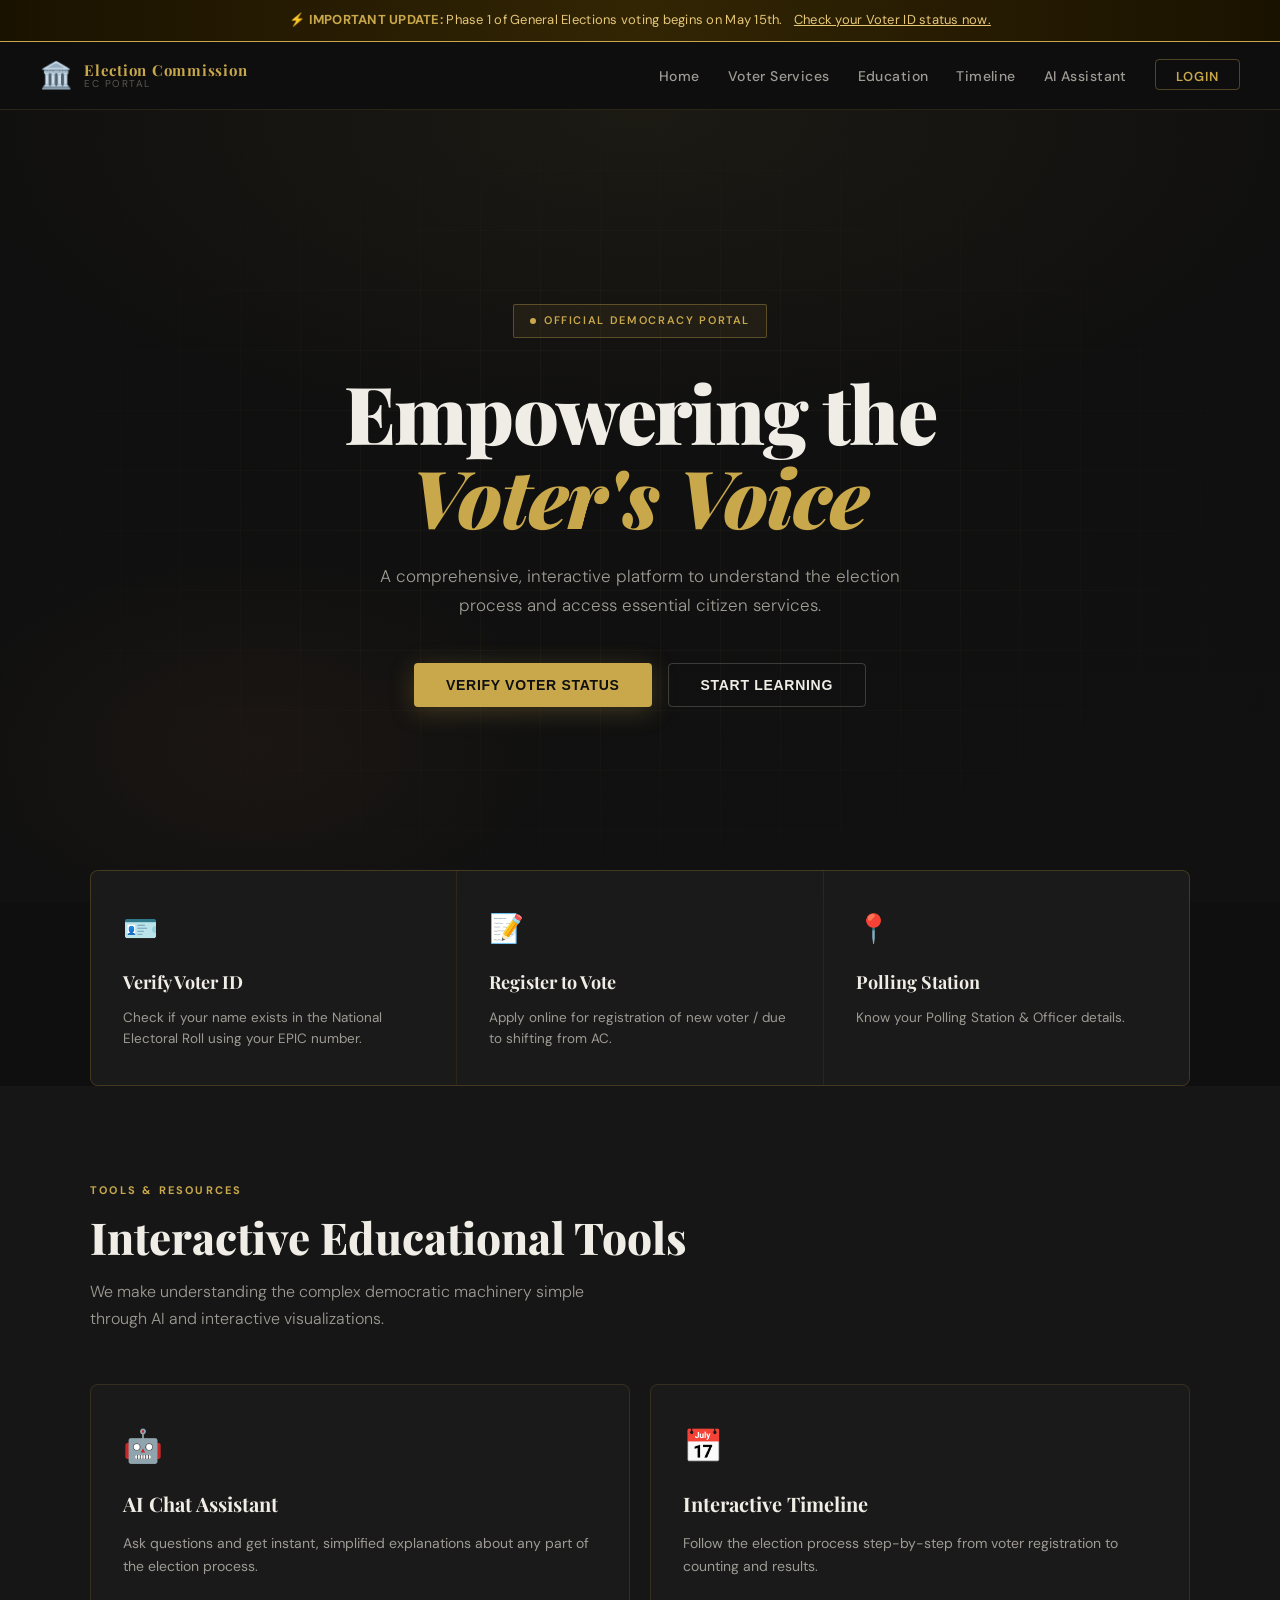
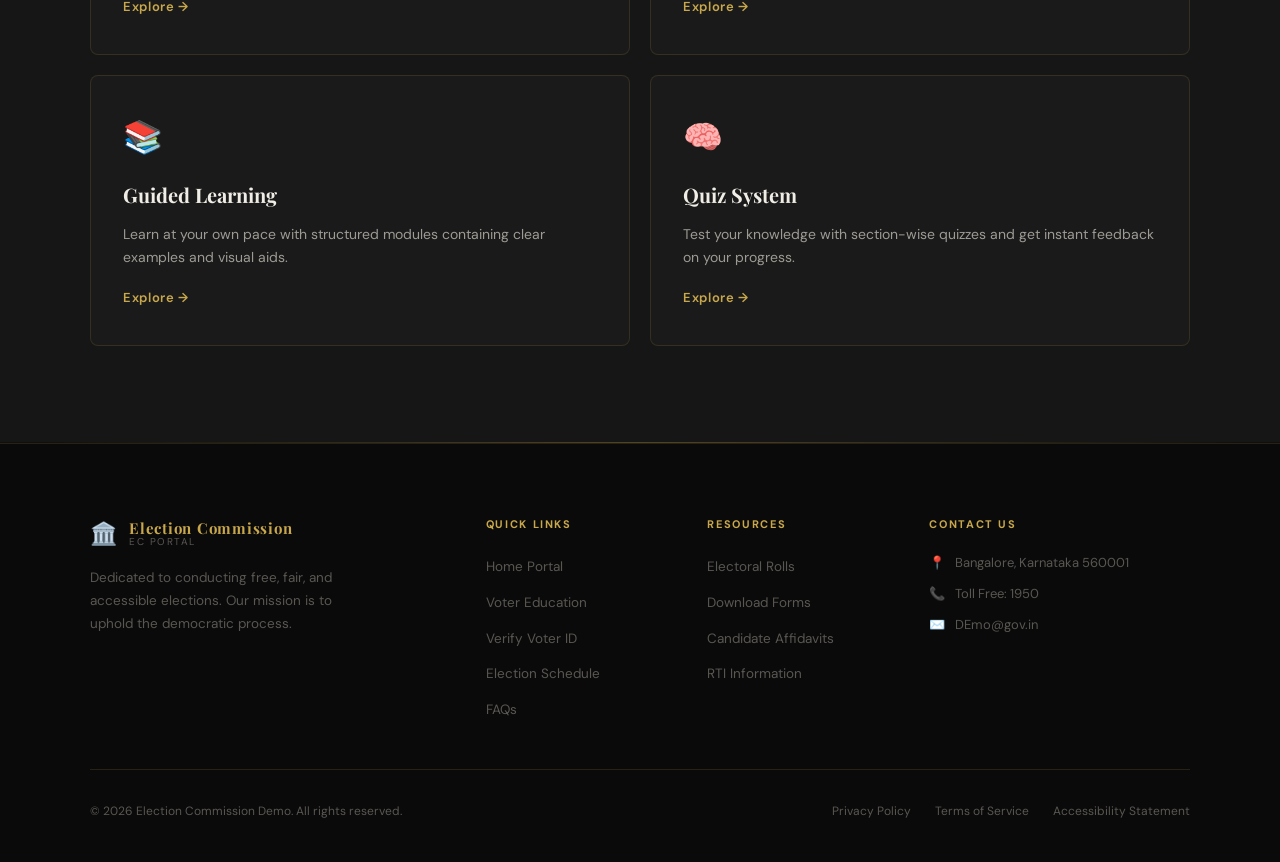
==== commit 88b8d3f7: "Add files via upload" ====
--- a/index.html
+++ b/index.html
@@ -1,237 +1,896 @@
-<!DOCTYPE html>
-<html lang="en">
-<head>
-  <meta charset="UTF-8" />
-  <meta name="viewport" content="width=device-width, initial-scale=1.0" />
-  <title>Citizen Voice Portal</title>
-  <meta name="description" content="An interactive civic portal inspired by election education platforms, redesigned with a fresh background and modern UI." />
-  <link rel="preconnect" href="https://fonts.googleapis.com">
-  <link rel="preconnect" href="https://fonts.gstatic.com" crossorigin>
-  <link href="https://fonts.googleapis.com/css2?family=Inter:wght@400;500;600;700;800&display=swap" rel="stylesheet">
-  <link rel="stylesheet" href="styles.css" />
-</head>
-<body>
-  <a class="skip-link" href="#mainContent">Skip to main content</a>
-  <div class="bg-orb orb-1"></div>
-  <div class="bg-orb orb-2"></div>
-  <div class="bg-grid"></div>
-  <div class="scroll-progress" aria-hidden="true"><span id="scrollProgress"></span></div>
-
-  <div class="alert-bar">
-    <span class="alert-badge">IMPORTANT UPDATE</span>
-    <p>Phase 1 voting begins on May 15. Check your voter information early to avoid delays.</p>
-    <a href="#verify">Check status now</a>
-  </div>
-
-  <header class="topbar">
-    <div class="brand">
-      <div class="brand-mark">CV</div>
-      <div>
-        <p class="eyebrow">Official democracy portal</p>
-        <h1>Empowering the Voter's Voice</h1>
-      </div>
-    </div>
-
-    <nav class="topnav" aria-label="Primary navigation">
-      <a href="#home">Home</a>
-      <a href="#verify">Verify</a>
-      <a href="#learn">Learn</a>
-      <a href="#timeline">Timeline</a>
-      <a href="#faq">FAQs</a>
-    </nav>
-
-    <div class="header-actions">
-      <a class="ghost-btn" href="#verify">LOGIN</a>
-      <a class="primary-btn small" href="#learn">Start learning</a>
-    </div>
-  </header>
-
-  <main id="mainContent">
-    <section id="home" class="hero shell">
-      <div class="hero-copy glass">
-        <span class="pill">Interactive educational tools</span>
-        <h2>Understand the election process through a modern, guided civic experience.</h2>
-        <p>
-          Explore voter verification, election scheduling, and clear learning modules built to make public information easier to follow.
-        </p>
-
-        <div class="hero-actions">
-          <a class="primary-btn" href="#verify">Verify voter status</a>
-          <button class="secondary-btn" id="scrollTools" type="button">Explore tools</button>
-        </div>
-
-        <div class="hero-stats">
-          <div class="stat-card">
-            <strong>04</strong>
-            <span>Core services</span>
-          </div>
-          <div class="stat-card">
-            <strong>Live</strong>
-            <span>Dynamic timeline</span>
-          </div>
-          <div class="stat-card">
-            <strong>Fast</strong>
-            <span>Simple guidance</span>
-          </div>
-        </div>
-
-        <div class="trust-strip">
-          <span>Accessibility first</span>
-          <span>Transparent process</span>
-          <span>Public service design</span>
-        </div>
-      </div>
-
-      <aside class="hero-panel glass">
-        <div class="panel-header">
-          <div>
-            <p class="panel-label">Quick snapshot</p>
-            <h3>Citizen dashboard</h3>
-          </div>
-          <span class="live-dot">Interactive</span>
-        </div>
-
-        <div class="dashboard-grid">
-          <div class="dashboard-card accent">
-            <span>Voter ID</span>
-            <strong>Verified</strong>
-          </div>
-          <div class="dashboard-card">
-            <span>Learning</span>
-            <strong>Open</strong>
-          </div>
-          <div class="dashboard-card">
-            <span>Timeline</span>
-            <strong>Updated</strong>
-          </div>
-          <div class="dashboard-card">
-            <span>Help</span>
-            <strong>Available</strong>
-          </div>
-        </div>
-
-        <div class="panel-highlight">
-          <h4 id="focusTitle">Verify your voter details</h4>
-          <p id="focusText">Use the portal to confirm your status, review dates, and prepare for voting day with confidence.</p>
-        </div>
-      </aside>
-    </section>
-
-    <section class="section shell">
-      <div class="section-heading">
-        <p class="eyebrow">Quick resources</p>
-        <h3>Official services and reference links</h3>
-        <p>Use these shortcuts to reach the most common voter services and information pages with less effort.</p>
-      </div>
-
-      <div class="resource-grid">
-        <a class="resource-card" href="#verify">
-          <span>01</span>
-          <h4>Verify voter status</h4>
-          <p>Check registration details and confirm your information before election day.</p>
-        </a>
-        <a class="resource-card" href="#learn">
-          <span>02</span>
-          <h4>Guided learning</h4>
-          <p>Explore clear civic modules that explain each stage of the process.</p>
-        </a>
-        <a class="resource-card" href="#timeline">
-          <span>03</span>
-          <h4>Election schedule</h4>
-          <p>Plan around the timeline and keep track of important dates.</p>
-        </a>
-        <a class="resource-card" href="#faq">
-          <span>04</span>
-          <h4>Frequently asked questions</h4>
-          <p>Find quick answers to the most common voter questions.</p>
-        </a>
-      </div>
-    </section>
-
-    <section id="verify" class="section shell">
-      <div class="section-heading">
-        <p class="eyebrow">Verify</p>
-        <h3>Essential citizen services in one place</h3>
-        <p>Choose a service card to preview what the portal can help you do. The active card updates the information panel instantly.</p>
-      </div>
-
-      <div class="service-layout">
-        <div class="service-grid" id="serviceGrid"></div>
-        <div class="service-detail glass">
-          <p class="panel-label">Selected service</p>
-          <h4 id="serviceTitle">Voter ID verification</h4>
-          <p id="serviceSummary">Check whether your details are present in the electoral roll before election day.</p>
-          <ul id="serviceBullets" class="detail-list"></ul>
-          <a class="primary-btn" id="serviceCta" href="#timeline">Open timeline</a>
-        </div>
-      </div>
-    </section>
-
-    <section id="learn" class="section shell">
-      <div class="section-heading">
-        <p class="eyebrow">Learn</p>
-        <h3>Guided learning made easy</h3>
-        <p>Use the cards below to understand the process step by step. This section is designed to feel clean, interactive, and easy to scan.</p>
-      </div>
-
-      <div class="learning-grid" id="learningGrid"></div>
-    </section>
-
-    <section id="timeline" class="section shell timeline-section">
-      <div class="section-heading">
-        <p class="eyebrow">Timeline</p>
-        <h3>Build a schedule around election day</h3>
-        <p>Pick a date and see a practical sequence of actions before and after voting day. The timeline updates instantly.</p>
-      </div>
-
-      <div class="timeline-tool glass">
-        <div class="tool-row">
-          <label class="date-field">
-            <span>Election day</span>
-            <input type="date" id="electionDate" />
-          </label>
-          <button class="primary-btn small" id="buildTimeline" type="button">Generate timeline</button>
-        </div>
-
-        <div class="timeline-bar">
-          <div class="timeline-fill" id="timelineFill"></div>
-        </div>
-
-        <div class="timeline-cards" id="timelineCards"></div>
-      </div>
-    </section>
-
-    <section id="faq" class="section shell">
-      <div class="section-heading">
-        <p class="eyebrow">FAQs</p>
-        <h3>Simple answers to common questions</h3>
-      </div>
-
-      <div class="faq-list" id="faqList"></div>
-    </section>
-
-    <section class="section shell contact-section">
-      <div class="contact-card glass">
-        <div>
-          <p class="eyebrow">Contact</p>
-          <h3>Need help finding the right information?</h3>
-          <p>Use official sources for exact rules, deadlines, and eligibility details in your region.</p>
-        </div>
-        <div class="contact-meta">
-          <span>Toll free: 1950</span>
-          <span>Email: help@civic-demo.gov</span>
-          <span>Address: Nirvachan Sadan, Ashoka Road, New Delhi 110001</span>
-        </div>
-      </div>
-    </section>
-  </main>
-
-  <button class="back-top" id="backTop" type="button" aria-label="Back to top">↑</button>
-
-  <footer class="footer shell">
-    <p>Built as a fresh, interactive civic portal inspired by voter education platforms.</p>
-  </footer>
-
-  <script src="script.js"></script>
-</body>
-</html>+<!DOCTYPE html>
+<html lang="en">
+<head>
+<meta charset="UTF-8">
+<meta name="viewport" content="width=device-width, initial-scale=1.0">
+<title>Election Commission Portal | Empowering the Voter's Voice</title>
+<link href="https://fonts.googleapis.com/css2?family=Playfair+Display:wght@400;600;700;900&family=DM+Sans:wght@300;400;500;600&display=swap" rel="stylesheet">
+<style>
+:root {
+  --bg-primary: #0f0f0f;
+  --bg-secondary: #161616;
+  --bg-card: #1a1a1a;
+  --bg-card-hover: #222222;
+  --accent-gold: #c9a84c;
+  --accent-gold-light: #e8c97a;
+  --accent-orange: #e07b39;
+  --text-primary: #f0ede6;
+  --text-secondary: #9e9b94;
+  --text-muted: #5a5752;
+  --border: rgba(201,168,76,0.15);
+  --border-strong: rgba(201,168,76,0.35);
+}
+*, *::before, *::after { box-sizing: border-box; margin: 0; padding: 0; }
+html { scroll-behavior: smooth; }
+body { font-family: 'DM Sans', sans-serif; background: var(--bg-primary); color: var(--text-primary); overflow-x: hidden; line-height: 1.6; }
+
+/* PAGE SYSTEM */
+.page { display: none; animation: fadeIn 0.4s ease; }
+.page.active { display: block; }
+@keyframes fadeIn { from { opacity: 0; transform: translateY(10px); } to { opacity: 1; transform: translateY(0); } }
+
+/* ANNOUNCEMENT */
+.announcement {
+  background: linear-gradient(90deg, #1a1200, #2a1e00, #1a1200);
+  border-bottom: 1px solid var(--accent-gold);
+  padding: 10px 24px; text-align: center; font-size: 13px;
+  color: var(--accent-gold-light); letter-spacing: 0.02em;
+  position: relative; overflow: hidden;
+}
+.announcement::before {
+  content: ''; position: absolute; inset: 0;
+  background: linear-gradient(90deg, transparent, rgba(201,168,76,0.05), transparent);
+  animation: shimmer 3s infinite;
+}
+@keyframes shimmer { 0% { transform: translateX(-100%); } 100% { transform: translateX(100%); } }
+.announcement strong { color: var(--accent-gold); }
+.announcement a { color: var(--accent-gold-light); text-decoration: underline; margin-left: 8px; cursor: pointer; }
+
+/* NAVBAR */
+nav {
+  position: sticky; top: 0; z-index: 100;
+  background: rgba(15,15,15,0.95); backdrop-filter: blur(20px);
+  border-bottom: 1px solid var(--border);
+  padding: 0 40px; display: flex; align-items: center; justify-content: space-between; height: 68px;
+}
+.nav-logo { display: flex; align-items: center; gap: 12px; text-decoration: none; cursor: pointer; }
+.nav-logo-text { display: flex; flex-direction: column; line-height: 1.1; }
+.nav-logo-text span:first-child { font-family: 'Playfair Display', serif; font-size: 15px; font-weight: 700; color: var(--accent-gold); letter-spacing: 0.05em; }
+.nav-logo-text span:last-child { font-size: 10px; color: var(--text-muted); letter-spacing: 0.15em; text-transform: uppercase; }
+.nav-links { display: flex; align-items: center; gap: 28px; list-style: none; }
+.nav-links li a, .nav-links li span {
+  color: var(--text-secondary); text-decoration: none; font-size: 14px; font-weight: 500;
+  letter-spacing: 0.03em; cursor: pointer; transition: color 0.2s; position: relative; padding-bottom: 4px;
+}
+.nav-links li a::after, .nav-links li span::after {
+  content: ''; position: absolute; bottom: 0; left: 0; width: 0; height: 1px;
+  background: var(--accent-gold); transition: width 0.3s;
+}
+.nav-links li a:hover, .nav-links li span:hover { color: var(--accent-gold-light); }
+.nav-links li a:hover::after, .nav-links li span:hover::after { width: 100%; }
+.nav-links li a.active-nav { color: var(--accent-gold); }
+.nav-links li a.active-nav::after { width: 100%; }
+.nav-login {
+  background: transparent; border: 1px solid var(--border-strong);
+  color: var(--accent-gold) !important; padding: 8px 20px; border-radius: 4px;
+  font-size: 13px !important; font-weight: 600 !important; letter-spacing: 0.08em !important;
+  text-transform: uppercase; cursor: pointer;
+}
+.nav-login::after { display: none !important; }
+.nav-login:hover { background: rgba(201,168,76,0.08) !important; }
+
+/* BUTTONS */
+.btn-primary {
+  background: var(--accent-gold); color: #0f0f0f; padding: 14px 32px; border-radius: 4px;
+  text-decoration: none; font-weight: 700; font-size: 14px; letter-spacing: 0.05em;
+  text-transform: uppercase; cursor: pointer; border: none; display: inline-block;
+  transition: background 0.2s, transform 0.2s, box-shadow 0.2s;
+  box-shadow: 0 4px 24px rgba(201,168,76,0.25);
+}
+.btn-primary:hover { background: var(--accent-gold-light); transform: translateY(-2px); box-shadow: 0 8px 32px rgba(201,168,76,0.35); }
+.btn-secondary {
+  background: transparent; color: var(--text-primary); padding: 13px 32px; border-radius: 4px;
+  text-decoration: none; font-weight: 600; font-size: 14px; letter-spacing: 0.05em;
+  text-transform: uppercase; border: 1px solid rgba(240,237,230,0.2); cursor: pointer;
+  display: inline-block; transition: border-color 0.2s, color 0.2s, transform 0.2s;
+}
+.btn-secondary:hover { border-color: rgba(240,237,230,0.5); color: var(--accent-gold-light); transform: translateY(-2px); }
+
+/* SECTION COMMONS */
+.section-label { font-size: 11px; font-weight: 700; letter-spacing: 0.2em; text-transform: uppercase; color: var(--accent-gold); margin-bottom: 14px; }
+.section-title { font-family: 'Playfair Display', serif; font-size: clamp(28px, 4vw, 44px); font-weight: 800; line-height: 1.1; margin-bottom: 16px; }
+.section-sub { font-size: 16px; color: var(--text-secondary); max-width: 540px; line-height: 1.7; font-weight: 300; }
+.section-header { margin-bottom: 52px; }
+.container { max-width: 1100px; margin: 0 auto; }
+.divider { height: 1px; background: linear-gradient(90deg, transparent, var(--border-strong), transparent); margin: 0 40px; }
+
+/* ============================================================ */
+/* HOME PAGE */
+/* ============================================================ */
+.hero {
+  position: relative; min-height: 88vh; display: flex;
+  align-items: center; justify-content: center; text-align: center;
+  padding: 80px 24px; overflow: hidden;
+}
+.hero-bg {
+  position: absolute; inset: 0;
+  background: radial-gradient(ellipse 80% 60% at 50% 0%, rgba(201,168,76,0.07) 0%, transparent 70%),
+    radial-gradient(ellipse 40% 40% at 20% 80%, rgba(224,123,57,0.05) 0%, transparent 60%),
+    linear-gradient(180deg, #0f0f0f 0%, #111 100%);
+}
+.hero-grid {
+  position: absolute; inset: 0;
+  background-image: linear-gradient(rgba(201,168,76,0.04) 1px, transparent 1px), linear-gradient(90deg, rgba(201,168,76,0.04) 1px, transparent 1px);
+  background-size: 60px 60px;
+  mask-image: radial-gradient(ellipse at center, black 30%, transparent 80%);
+}
+.hero-content { position: relative; z-index: 2; max-width: 760px; }
+.hero-badge {
+  display: inline-flex; align-items: center; gap: 8px;
+  background: rgba(201,168,76,0.08); border: 1px solid var(--border-strong);
+  color: var(--accent-gold); font-size: 11px; font-weight: 600;
+  letter-spacing: 0.15em; text-transform: uppercase;
+  padding: 7px 16px; border-radius: 2px; margin-bottom: 32px;
+  animation: fadeUp 0.8s ease both;
+}
+.hero-badge::before { content: ''; width: 6px; height: 6px; background: var(--accent-gold); border-radius: 50%; animation: pulse 2s infinite; }
+@keyframes pulse { 0%,100%{opacity:1;transform:scale(1);}50%{opacity:.5;transform:scale(.8);} }
+.hero h1 { font-family: 'Playfair Display', serif; font-size: clamp(42px, 7vw, 80px); font-weight: 900; line-height: 1.05; letter-spacing: -0.02em; margin-bottom: 24px; animation: fadeUp 0.8s 0.1s ease both; }
+.hero h1 em { font-style: italic; color: var(--accent-gold); }
+.hero-sub { font-size: 17px; color: var(--text-secondary); max-width: 520px; margin: 0 auto 44px; font-weight: 300; line-height: 1.7; animation: fadeUp 0.8s 0.2s ease both; }
+.hero-ctas { display: flex; gap: 16px; justify-content: center; flex-wrap: wrap; animation: fadeUp 0.8s 0.3s ease both; }
+@keyframes fadeUp { from{opacity:0;transform:translateY(24px);}to{opacity:1;transform:translateY(0);} }
+
+.quick-services { padding: 0 40px; margin-top: -32px; position: relative; z-index: 10; }
+.quick-services-grid { display: grid; grid-template-columns: repeat(3,1fr); gap: 1px; background: var(--border); border: 1px solid var(--border); border-radius: 8px; overflow: hidden; max-width: 1100px; margin: 0 auto; }
+.service-card { background: var(--bg-card); padding: 36px 32px; text-decoration: none; color: inherit; display: flex; flex-direction: column; gap: 12px; cursor: pointer; transition: background 0.25s; position: relative; overflow: hidden; }
+.service-card::before { content: ''; position: absolute; top: 0; left: 0; width: 3px; height: 0; background: var(--accent-gold); transition: height 0.3s; }
+.service-card:hover { background: var(--bg-card-hover); }
+.service-card:hover::before { height: 100%; }
+.service-icon { font-size: 28px; margin-bottom: 4px; }
+.service-card h3 { font-family: 'Playfair Display', serif; font-size: 18px; font-weight: 700; }
+.service-card p { font-size: 13.5px; color: var(--text-secondary); line-height: 1.5; }
+
+.edu-section { background: var(--bg-secondary); padding: 96px 40px; }
+.edu-grid { display: grid; grid-template-columns: repeat(2,1fr); gap: 20px; max-width: 1100px; margin: 0 auto; }
+.edu-card { background: var(--bg-card); border: 1px solid var(--border); border-radius: 8px; padding: 36px 32px; text-decoration: none; color: inherit; display: flex; flex-direction: column; gap: 12px; cursor: pointer; transition: border-color 0.25s, transform 0.25s, box-shadow 0.25s; position: relative; overflow: hidden; }
+.edu-card:hover { border-color: var(--border-strong); transform: translateY(-4px); box-shadow: 0 16px 48px rgba(0,0,0,0.4); }
+.edu-card-icon { font-size: 32px; margin-bottom: 4px; }
+.edu-card h3 { font-family: 'Playfair Display', serif; font-size: 20px; font-weight: 700; }
+.edu-card p { font-size: 14px; color: var(--text-secondary); line-height: 1.6; flex: 1; }
+.edu-card-link { font-size: 13px; font-weight: 600; color: var(--accent-gold); letter-spacing: 0.05em; margin-top: 8px; display: inline-flex; align-items: center; gap: 6px; transition: gap 0.2s; }
+.edu-card:hover .edu-card-link { gap: 10px; }
+
+/* ============================================================ */
+/* VERIFY PAGE */
+/* ============================================================ */
+.page-hero { padding: 72px 40px 56px; text-align: center; background: var(--bg-secondary); border-bottom: 1px solid var(--border); }
+.page-hero h1 { font-family: 'Playfair Display', serif; font-size: clamp(32px, 5vw, 56px); font-weight: 900; margin-bottom: 16px; }
+.page-hero p { font-size: 16px; color: var(--text-secondary); max-width: 580px; margin: 0 auto; line-height: 1.7; }
+.page-hero .demo-hint { margin-top: 16px; background: rgba(201,168,76,0.08); border: 1px solid var(--border-strong); border-radius: 6px; padding: 12px 20px; display: inline-block; font-size: 13px; color: var(--accent-gold-light); }
+.page-hero .demo-hint strong { color: var(--accent-gold); }
+
+.verify-form-section { padding: 64px 40px; }
+.verify-form-wrap { max-width: 520px; margin: 0 auto; background: var(--bg-card); border: 1px solid var(--border); border-radius: 12px; padding: 48px 40px; }
+.form-label { display: block; font-size: 12px; font-weight: 600; letter-spacing: 0.12em; text-transform: uppercase; color: var(--text-secondary); margin-bottom: 10px; }
+.form-input {
+  width: 100%; background: var(--bg-secondary); border: 1px solid var(--border-strong);
+  border-radius: 6px; padding: 14px 18px; font-size: 15px; color: var(--text-primary);
+  font-family: 'DM Sans', sans-serif; outline: none; transition: border-color 0.2s, box-shadow 0.2s;
+  margin-bottom: 20px;
+}
+.form-input:focus { border-color: var(--accent-gold); box-shadow: 0 0 0 3px rgba(201,168,76,0.1); }
+.form-input::placeholder { color: var(--text-muted); }
+.verify-btn { width: 100%; background: var(--accent-gold); color: #0f0f0f; border: none; border-radius: 6px; padding: 16px; font-size: 15px; font-weight: 700; font-family: 'DM Sans', sans-serif; cursor: pointer; letter-spacing: 0.05em; transition: background 0.2s, transform 0.2s; }
+.verify-btn:hover { background: var(--accent-gold-light); transform: translateY(-1px); }
+.verify-result { margin-top: 28px; display: none; }
+.result-success { background: rgba(34,197,94,0.08); border: 1px solid rgba(34,197,94,0.3); border-radius: 8px; padding: 24px; }
+.result-error { background: rgba(239,68,68,0.08); border: 1px solid rgba(239,68,68,0.3); border-radius: 8px; padding: 24px; }
+.result-success h3 { color: #4ade80; font-size: 16px; margin-bottom: 12px; }
+.result-error h3 { color: #f87171; font-size: 16px; margin-bottom: 8px; }
+.result-row { display: flex; justify-content: space-between; padding: 8px 0; border-bottom: 1px solid rgba(255,255,255,0.06); font-size: 14px; }
+.result-row:last-child { border-bottom: none; }
+.result-row span:first-child { color: var(--text-muted); }
+.result-row span:last-child { color: var(--text-primary); font-weight: 500; }
+
+/* ============================================================ */
+/* TIMELINE PAGE */
+/* ============================================================ */
+.timeline-section { padding: 72px 40px; }
+.timeline-wrap { max-width: 800px; margin: 0 auto; position: relative; }
+.timeline-wrap::before { content: ''; position: absolute; left: 28px; top: 0; bottom: 0; width: 2px; background: linear-gradient(180deg, var(--accent-gold), rgba(201,168,76,0.1)); }
+.timeline-item { display: flex; gap: 32px; margin-bottom: 48px; position: relative; }
+.timeline-step-num {
+  flex-shrink: 0; width: 56px; height: 56px; background: var(--bg-card);
+  border: 2px solid var(--accent-gold); border-radius: 50%; display: flex; align-items: center;
+  justify-content: center; font-family: 'Playfair Display', serif; font-weight: 700; font-size: 18px;
+  color: var(--accent-gold); position: relative; z-index: 2;
+  transition: background 0.3s; flex-direction: column; line-height: 1;
+}
+.timeline-step-num small { font-family: 'DM Sans', sans-serif; font-size: 8px; font-weight: 600; letter-spacing: 0.1em; color: var(--text-muted); text-transform: uppercase; }
+.timeline-content { background: var(--bg-card); border: 1px solid var(--border); border-radius: 10px; padding: 28px 32px; flex: 1; transition: border-color 0.25s, transform 0.25s; }
+.timeline-content:hover { border-color: var(--border-strong); transform: translateX(4px); }
+.timeline-content h3 { font-family: 'Playfair Display', serif; font-size: 20px; font-weight: 700; margin-bottom: 10px; }
+.timeline-content p { font-size: 13.5px; color: var(--text-secondary); margin-bottom: 8px; line-height: 1.6; }
+.timeline-content .timeline-desc { font-size: 13px; color: var(--text-muted); line-height: 1.6; border-top: 1px solid var(--border); margin-top: 12px; padding-top: 12px; }
+.timeline-link { display: inline-flex; align-items: center; gap: 6px; font-size: 12px; font-weight: 600; color: var(--accent-gold); letter-spacing: 0.05em; margin-top: 12px; text-decoration: none; cursor: pointer; transition: gap 0.2s; }
+.timeline-link:hover { gap: 10px; }
+
+/* ============================================================ */
+/* EDUCATION / LEARN PAGE */
+/* ============================================================ */
+.learn-section { padding: 72px 40px; }
+.learn-grid { display: grid; grid-template-columns: repeat(3,1fr); gap: 20px; max-width: 1100px; margin: 0 auto; }
+.learn-card { background: var(--bg-card); border: 1px solid var(--border); border-radius: 10px; padding: 32px 28px; display: flex; flex-direction: column; gap: 12px; cursor: pointer; transition: border-color 0.25s, transform 0.25s, box-shadow 0.25s; }
+.learn-card:hover { border-color: var(--border-strong); transform: translateY(-4px); box-shadow: 0 16px 48px rgba(0,0,0,0.4); }
+.learn-card-num { font-family: 'Playfair Display', serif; font-size: 36px; font-weight: 900; color: rgba(201,168,76,0.2); line-height: 1; }
+.learn-card h3 { font-family: 'Playfair Display', serif; font-size: 18px; font-weight: 700; }
+.learn-card p { font-size: 13.5px; color: var(--text-secondary); line-height: 1.6; flex: 1; }
+.learn-badge { display: inline-block; padding: 4px 10px; border-radius: 3px; font-size: 10px; font-weight: 700; letter-spacing: 0.1em; text-transform: uppercase; margin-bottom: 4px; }
+.learn-badge.beginner { background: rgba(34,197,94,0.1); color: #4ade80; }
+.learn-badge.intermediate { background: rgba(234,179,8,0.1); color: #facc15; }
+.learn-badge.advanced { background: rgba(239,68,68,0.1); color: #f87171; }
+.learn-progress { height: 3px; background: var(--border); border-radius: 2px; margin-top: 8px; overflow: hidden; }
+.learn-progress-bar { height: 100%; background: var(--accent-gold); border-radius: 2px; }
+.module-detail { display: none; }
+.module-detail.active { display: block; }
+.module-hero { background: var(--bg-secondary); padding: 48px 40px; border-bottom: 1px solid var(--border); }
+.module-back { display: inline-flex; align-items: center; gap: 8px; color: var(--accent-gold); font-size: 13px; font-weight: 600; cursor: pointer; margin-bottom: 24px; text-decoration: none; }
+.module-hero h1 { font-family: 'Playfair Display', serif; font-size: clamp(26px, 4vw, 42px); font-weight: 800; margin-bottom: 12px; }
+.module-hero p { color: var(--text-secondary); max-width: 560px; }
+.module-body { padding: 48px 40px; max-width: 800px; }
+.module-section { margin-bottom: 36px; }
+.module-section h3 { font-family: 'Playfair Display', serif; font-size: 22px; font-weight: 700; margin-bottom: 12px; color: var(--text-primary); }
+.module-section p { font-size: 15px; color: var(--text-secondary); line-height: 1.8; margin-bottom: 12px; }
+.module-list { list-style: none; display: flex; flex-direction: column; gap: 10px; }
+.module-list li { display: flex; gap: 12px; font-size: 14px; color: var(--text-secondary); line-height: 1.5; }
+.module-list li::before { content: '→'; color: var(--accent-gold); flex-shrink: 0; font-weight: 700; }
+.quiz-box { background: var(--bg-card); border: 1px solid var(--border); border-radius: 10px; padding: 32px; margin-top: 32px; }
+.quiz-box h3 { font-family: 'Playfair Display', serif; font-size: 20px; font-weight: 700; margin-bottom: 20px; }
+.quiz-q { font-size: 15px; color: var(--text-primary); margin-bottom: 16px; font-weight: 500; }
+.quiz-options { display: flex; flex-direction: column; gap: 10px; }
+.quiz-opt { background: var(--bg-secondary); border: 1px solid var(--border); border-radius: 6px; padding: 12px 16px; font-size: 14px; cursor: pointer; color: var(--text-secondary); transition: border-color 0.2s, color 0.2s; }
+.quiz-opt:hover { border-color: var(--accent-gold); color: var(--accent-gold-light); }
+.quiz-opt.correct { background: rgba(34,197,94,0.1); border-color: rgba(34,197,94,0.5); color: #4ade80; }
+.quiz-opt.wrong { background: rgba(239,68,68,0.08); border-color: rgba(239,68,68,0.4); color: #f87171; }
+
+/* ============================================================ */
+/* AI ASSISTANT */
+/* ============================================================ */
+.ai-section { padding: 72px 40px; }
+.ai-wrap { max-width: 860px; margin: 0 auto; }
+.chat-window { background: var(--bg-card); border: 1px solid var(--border); border-radius: 12px; overflow: hidden; }
+.chat-header { background: var(--bg-secondary); border-bottom: 1px solid var(--border); padding: 20px 28px; display: flex; align-items: center; gap: 14px; }
+.chat-avatar { width: 44px; height: 44px; background: linear-gradient(135deg, var(--accent-gold), var(--accent-orange)); border-radius: 50%; display: flex; align-items: center; justify-content: center; font-size: 22px; flex-shrink: 0; }
+.chat-header-info h3 { font-size: 15px; font-weight: 700; color: var(--text-primary); }
+.chat-header-info p { font-size: 12px; color: var(--text-muted); }
+.chat-status { margin-left: auto; display: flex; align-items: center; gap: 6px; font-size: 12px; color: #4ade80; }
+.chat-status::before { content: ''; width: 8px; height: 8px; background: #4ade80; border-radius: 50%; animation: pulse 2s infinite; }
+.chat-messages { height: 420px; overflow-y: auto; padding: 24px 28px; display: flex; flex-direction: column; gap: 20px; scroll-behavior: smooth; }
+.chat-messages::-webkit-scrollbar { width: 4px; }
+.chat-messages::-webkit-scrollbar-track { background: transparent; }
+.chat-messages::-webkit-scrollbar-thumb { background: var(--border-strong); border-radius: 2px; }
+.msg { display: flex; gap: 12px; max-width: 85%; }
+.msg.user { flex-direction: row-reverse; align-self: flex-end; }
+.msg-avatar { width: 34px; height: 34px; border-radius: 50%; display: flex; align-items: center; justify-content: center; font-size: 16px; flex-shrink: 0; }
+.msg.bot .msg-avatar { background: linear-gradient(135deg, var(--accent-gold), var(--accent-orange)); }
+.msg.user .msg-avatar { background: rgba(201,168,76,0.15); border: 1px solid var(--border-strong); }
+.msg-bubble { padding: 14px 18px; border-radius: 12px; font-size: 14px; line-height: 1.6; }
+.msg.bot .msg-bubble { background: var(--bg-secondary); border: 1px solid var(--border); color: var(--text-primary); border-radius: 4px 12px 12px 12px; }
+.msg.user .msg-bubble { background: rgba(201,168,76,0.12); border: 1px solid var(--border-strong); color: var(--text-primary); border-radius: 12px 4px 12px 12px; }
+.msg-time { font-size: 10px; color: var(--text-muted); margin-top: 6px; }
+.typing-indicator { display: flex; gap: 5px; align-items: center; padding: 14px 18px; }
+.typing-indicator span { width: 7px; height: 7px; background: var(--accent-gold); border-radius: 50%; animation: typing 1.2s infinite; }
+.typing-indicator span:nth-child(2) { animation-delay: 0.2s; }
+.typing-indicator span:nth-child(3) { animation-delay: 0.4s; }
+@keyframes typing { 0%,60%,100%{transform:translateY(0);opacity:.5;} 30%{transform:translateY(-6px);opacity:1;} }
+.chat-suggestions { padding: 16px 28px; border-top: 1px solid var(--border); display: flex; gap: 8px; flex-wrap: wrap; }
+.suggestion-chip { background: var(--bg-secondary); border: 1px solid var(--border); border-radius: 20px; padding: 7px 14px; font-size: 12px; color: var(--text-secondary); cursor: pointer; transition: border-color 0.2s, color 0.2s; white-space: nowrap; }
+.suggestion-chip:hover { border-color: var(--accent-gold); color: var(--accent-gold-light); }
+.chat-input-area { padding: 16px 28px 24px; border-top: 1px solid var(--border); display: flex; gap: 12px; }
+.chat-input { flex: 1; background: var(--bg-secondary); border: 1px solid var(--border-strong); border-radius: 8px; padding: 14px 18px; font-size: 14px; color: var(--text-primary); font-family: 'DM Sans', sans-serif; outline: none; transition: border-color 0.2s, box-shadow 0.2s; resize: none; }
+.chat-input:focus { border-color: var(--accent-gold); box-shadow: 0 0 0 3px rgba(201,168,76,0.1); }
+.chat-input::placeholder { color: var(--text-muted); }
+.chat-send { background: var(--accent-gold); color: #0f0f0f; border: none; border-radius: 8px; padding: 0 22px; font-size: 20px; cursor: pointer; font-weight: 700; transition: background 0.2s, transform 0.2s; }
+.chat-send:hover { background: var(--accent-gold-light); transform: scale(1.05); }
+
+/* ============================================================ */
+/* FOOTER */
+/* ============================================================ */
+footer { background: #0a0a0a; border-top: 1px solid var(--border); padding: 72px 40px 40px; }
+.footer-grid { display: grid; grid-template-columns: 2fr 1fr 1fr 1.5fr; gap: 48px; max-width: 1100px; margin: 0 auto; padding-bottom: 48px; border-bottom: 1px solid var(--border); }
+.footer-brand p { font-size: 13.5px; color: var(--text-muted); line-height: 1.7; margin-top: 16px; max-width: 260px; }
+.footer-col h4 { font-size: 11px; font-weight: 700; letter-spacing: 0.15em; text-transform: uppercase; color: var(--accent-gold); margin-bottom: 20px; }
+.footer-col ul { list-style: none; display: flex; flex-direction: column; gap: 10px; }
+.footer-col a { color: var(--text-muted); text-decoration: none; font-size: 13.5px; cursor: pointer; transition: color 0.2s; }
+.footer-col a:hover { color: var(--text-secondary); }
+.footer-contact { display: flex; flex-direction: column; gap: 10px; }
+.footer-contact-item { display: flex; gap: 10px; font-size: 13px; color: var(--text-muted); }
+.footer-contact-item span:first-child { color: var(--accent-gold); }
+.footer-bottom { max-width: 1100px; margin: 32px auto 0; display: flex; align-items: center; justify-content: space-between; flex-wrap: wrap; gap: 16px; }
+.footer-bottom p { font-size: 12px; color: var(--text-muted); }
+.footer-bottom-links { display: flex; gap: 24px; }
+.footer-bottom-links a { font-size: 12px; color: var(--text-muted); text-decoration: none; cursor: pointer; transition: color 0.2s; }
+.footer-bottom-links a:hover { color: var(--accent-gold); }
+
+/* RESPONSIVE */
+@media(max-width:768px){
+  nav{padding:0 16px;} .nav-links{display:none;} section,footer{padding:48px 16px;}
+  .quick-services{padding:0 16px;} .quick-services-grid{grid-template-columns:1fr;}
+  .edu-grid,.learn-grid{grid-template-columns:1fr;} .footer-grid{grid-template-columns:1fr 1fr;}
+  .timeline-item{flex-direction:column;gap:12px;} .timeline-wrap::before{display:none;}
+  .divider{margin:0 16px;} .ai-wrap,.verify-form-section,.learn-section,.timeline-section{padding:40px 16px;}
+  .page-hero{padding:48px 16px 32px;}
+}
+</style>
+</head>
+<body>
+
+<!-- ANNOUNCEMENT -->
+<div class="announcement">
+  <strong>⚡ IMPORTANT UPDATE:</strong> Phase 1 of General Elections voting begins on May 15th.
+  <a onclick="navigate('verify')">Check your Voter ID status now.</a>
+</div>
+
+<!-- NAVBAR -->
+<nav>
+  <div class="nav-logo" onclick="navigate('home')">
+    <span style="font-size:26px">🏛️</span>
+    <span class="nav-logo-text">
+      <span>Election Commission</span>
+      <span>EC Portal</span>
+    </span>
+  </div>
+  <ul class="nav-links">
+    <li><a onclick="navigate('home')" id="nav-home">Home</a></li>
+    <li><a onclick="navigate('verify')" id="nav-verify">Voter Services</a></li>
+    <li><a onclick="navigate('learn')" id="nav-learn">Education</a></li>
+    <li><a onclick="navigate('timeline')" id="nav-timeline">Timeline</a></li>
+    <li><a onclick="navigate('ai')" id="nav-ai">AI Assistant</a></li>
+    <li><span class="nav-login">Login</span></li>
+  </ul>
+</nav>
+
+<!-- ============================================================ -->
+<!-- HOME PAGE -->
+<!-- ============================================================ -->
+<div id="page-home" class="page active">
+  <section class="hero">
+    <div class="hero-bg"></div>
+    <div class="hero-grid"></div>
+    <div class="hero-content">
+      <div class="hero-badge">Official Democracy Portal</div>
+      <h1>Empowering the<br><em>Voter's Voice</em></h1>
+      <p class="hero-sub">A comprehensive, interactive platform to understand the election process and access essential citizen services.</p>
+      <div class="hero-ctas">
+        <button class="btn-primary" onclick="navigate('verify')">Verify Voter Status</button>
+        <button class="btn-secondary" onclick="navigate('learn')">Start Learning</button>
+      </div>
+    </div>
+  </section>
+
+  <div class="quick-services">
+    <div class="quick-services-grid">
+      <div class="service-card" onclick="navigate('verify')">
+        <div class="service-icon">🪪</div>
+        <h3>Verify Voter ID</h3>
+        <p>Check if your name exists in the National Electoral Roll using your EPIC number.</p>
+      </div>
+      <div class="service-card">
+        <div class="service-icon">📝</div>
+        <h3>Register to Vote</h3>
+        <p>Apply online for registration of new voter / due to shifting from AC.</p>
+      </div>
+      <div class="service-card">
+        <div class="service-icon">📍</div>
+        <h3>Polling Station</h3>
+        <p>Know your Polling Station &amp; Officer details.</p>
+      </div>
+    </div>
+  </div>
+
+  <section class="edu-section">
+    <div class="container">
+      <div class="section-header">
+        <div class="section-label">Tools &amp; Resources</div>
+        <h2 class="section-title">Interactive Educational Tools</h2>
+        <p class="section-sub">We make understanding the complex democratic machinery simple through AI and interactive visualizations.</p>
+      </div>
+      <div class="edu-grid">
+        <div class="edu-card" onclick="navigate('ai')">
+          <div class="edu-card-icon">🤖</div>
+          <h3>AI Chat Assistant</h3>
+          <p>Ask questions and get instant, simplified explanations about any part of the election process.</p>
+          <span class="edu-card-link">Explore →</span>
+        </div>
+        <div class="edu-card" onclick="navigate('timeline')">
+          <div class="edu-card-icon">📅</div>
+          <h3>Interactive Timeline</h3>
+          <p>Follow the election process step-by-step from voter registration to counting and results.</p>
+          <span class="edu-card-link">Explore →</span>
+        </div>
+        <div class="edu-card" onclick="navigate('learn')">
+          <div class="edu-card-icon">📚</div>
+          <h3>Guided Learning</h3>
+          <p>Learn at your own pace with structured modules containing clear examples and visual aids.</p>
+          <span class="edu-card-link">Explore →</span>
+        </div>
+        <div class="edu-card" onclick="navigate('learn')">
+          <div class="edu-card-icon">🧠</div>
+          <h3>Quiz System</h3>
+          <p>Test your knowledge with section-wise quizzes and get instant feedback on your progress.</p>
+          <span class="edu-card-link">Explore →</span>
+        </div>
+      </div>
+    </div>
+  </section>
+  <div class="divider"></div>
+  <div id="footer-home"></div>
+</div>
+
+<!-- ============================================================ -->
+<!-- VERIFY PAGE -->
+<!-- ============================================================ -->
+<div id="page-verify" class="page">
+  <div class="page-hero">
+    <div class="section-label">Voter Services</div>
+    <h1>Electoral Roll Verification</h1>
+    <p>Search your name in the National Electoral Roll by entering your Electoral Photo Identity Card (EPIC) Number.</p>
+    <div class="demo-hint">
+      🔍 <strong>Demo Hint:</strong> Try EPIC Number <strong>ABC1000001</strong> or generate a new one from the Registration page.
+    </div>
+  </div>
+  <div class="verify-form-section">
+    <div class="verify-form-wrap">
+      <label class="form-label">Enter EPIC Number (Voter ID)</label>
+      <input type="text" class="form-input" id="epicInput" placeholder="e.g. ABC1000001" />
+      <button class="verify-btn" onclick="verifyEPIC()">🔍 Search Electoral Roll</button>
+      <div class="verify-result" id="verifyResult"></div>
+    </div>
+  </div>
+  <div class="divider"></div>
+  <div id="footer-verify"></div>
+</div>
+
+<!-- ============================================================ -->
+<!-- TIMELINE PAGE -->
+<!-- ============================================================ -->
+<div id="page-timeline" class="page">
+  <div class="page-hero">
+    <div class="section-label">Election Process</div>
+    <h1>The Complete Election Journey</h1>
+    <p>From registering as a voter to the formation of a new government, explore every critical step of the democratic process.</p>
+  </div>
+  <div class="timeline-section">
+    <div class="timeline-wrap" id="timelineWrap"></div>
+  </div>
+  <div class="divider"></div>
+  <div id="footer-timeline"></div>
+</div>
+
+<!-- ============================================================ -->
+<!-- LEARN PAGE -->
+<!-- ============================================================ -->
+<div id="page-learn" class="page">
+  <!-- Module list -->
+  <div id="learnList">
+    <div class="page-hero">
+      <div class="section-label">Education Center</div>
+      <h1>Guided Learning Modules</h1>
+      <p>Explore structured modules designed to help you understand every aspect of the democratic process.</p>
+    </div>
+    <div class="learn-section">
+      <div class="learn-grid" id="learnGrid"></div>
+    </div>
+  </div>
+  <!-- Module detail -->
+  <div id="moduleDetail" class="module-detail"></div>
+  <div class="divider"></div>
+  <div id="footer-learn"></div>
+</div>
+
+<!-- ============================================================ -->
+<!-- AI ASSISTANT PAGE -->
+<!-- ============================================================ -->
+<div id="page-ai" class="page">
+  <div class="page-hero">
+    <div class="section-label">AI Powered</div>
+    <h1>Election AI Assistant</h1>
+    <p>Ask me anything about the Indian election process — voter registration, polling, results, and more.</p>
+  </div>
+  <div class="ai-section">
+    <div class="ai-wrap">
+      <div class="chat-window">
+        <div class="chat-header">
+          <div class="chat-avatar">🏛️</div>
+          <div class="chat-header-info">
+            <h3>EC Assistant</h3>
+            <p>Election Commission of India · Official AI</p>
+          </div>
+          <div class="chat-status">Online</div>
+        </div>
+        <div class="chat-messages" id="chatMessages"></div>
+        <div class="chat-suggestions" id="chatSuggestions">
+          <span class="suggestion-chip" onclick="sendSuggestion(this)">How do I register to vote?</span>
+          <span class="suggestion-chip" onclick="sendSuggestion(this)">What is an EPIC number?</span>
+          <span class="suggestion-chip" onclick="sendSuggestion(this)">How does EVM work?</span>
+          <span class="suggestion-chip" onclick="sendSuggestion(this)">What is Model Code of Conduct?</span>
+          <span class="suggestion-chip" onclick="sendSuggestion(this)">Election timeline steps</span>
+        </div>
+        <div class="chat-input-area">
+          <textarea class="chat-input" id="chatInput" placeholder="Ask about elections, voter rights, process..." rows="1" onkeydown="handleKey(event)"></textarea>
+          <button class="chat-send" onclick="sendMessage()">➤</button>
+        </div>
+      </div>
+    </div>
+  </div>
+  <div class="divider"></div>
+  <div id="footer-ai"></div>
+</div>
+
+<!-- SHARED FOOTER HTML -->
+<template id="footerTpl">
+  <footer>
+    <div class="footer-grid">
+      <div class="footer-brand">
+        <div style="display:flex;align-items:center;gap:12px;">
+          <span style="font-size:22px">🏛️</span>
+          <div class="nav-logo-text"><span>Election Commission</span><span>EC Portal</span></div>
+        </div>
+        <p>Dedicated to conducting free, fair, and accessible elections. Our mission is to uphold the democratic process.</p>
+      </div>
+      <div class="footer-col">
+        <h4>Quick Links</h4>
+        <ul>
+          <li><a onclick="navigate('home')">Home Portal</a></li>
+          <li><a onclick="navigate('learn')">Voter Education</a></li>
+          <li><a onclick="navigate('verify')">Verify Voter ID</a></li>
+          <li><a onclick="navigate('timeline')">Election Schedule</a></li>
+          <li><a href="#">FAQs</a></li>
+        </ul>
+      </div>
+      <div class="footer-col">
+        <h4>Resources</h4>
+        <ul>
+          <li><a href="#">Electoral Rolls</a></li>
+          <li><a href="#">Download Forms</a></li>
+          <li><a href="#">Candidate Affidavits</a></li>
+          <li><a href="#">RTI Information</a></li>
+        </ul>
+      </div>
+      <div class="footer-col">
+        <h4>Contact Us</h4>
+        <div class="footer-contact">
+          <div class="footer-contact-item"><span>📍</span><span>Bangalore, Karnataka 560001</span></div>
+          <div class="footer-contact-item"><span>📞</span><span>Toll Free: 1950</span></div>
+          <div class="footer-contact-item"><span>✉️</span><span>DEmo@gov.in</span></div>
+        </div>
+      </div>
+    </div>
+    <div class="footer-bottom">
+      <p>© 2026 Election Commission Demo. All rights reserved.</p>
+      <div class="footer-bottom-links">
+        <a href="#">Privacy Policy</a>
+        <a href="#">Terms of Service</a>
+        <a href="#">Accessibility Statement</a>
+      </div>
+    </div>
+  </footer>
+</template>
+
+<script>
+// ============================================================
+// NAVIGATION
+// ============================================================
+function navigate(page) {
+  document.querySelectorAll('.page').forEach(p => p.classList.remove('active'));
+  document.getElementById('page-' + page).classList.add('active');
+  document.querySelectorAll('.nav-links a').forEach(a => a.classList.remove('active-nav'));
+  const navEl = document.getElementById('nav-' + page);
+  if (navEl) navEl.classList.add('active-nav');
+  window.scrollTo({ top: 0, behavior: 'smooth' });
+}
+
+// Inject footer into all pages
+window.addEventListener('DOMContentLoaded', () => {
+  const tpl = document.getElementById('footerTpl').innerHTML;
+  ['home','verify','timeline','learn','ai'].forEach(p => {
+    const el = document.getElementById('footer-' + p);
+    if (el) el.innerHTML = tpl;
+  });
+  buildTimeline();
+  buildLearn();
+  initChat();
+});
+
+// ============================================================
+// VERIFY PAGE
+// ============================================================
+const VOTERS = {
+  'ABC1000001': { name: 'Rajesh Kumar Sharma', dob: '15 Aug 1988', gender: 'Male', constituency: 'New Delhi – 01', status: 'Active' },
+  'XYZ2000002': { name: 'Priya Nair', dob: '22 Mar 1995', gender: 'Female', constituency: 'Mumbai South – 12', status: 'Active' },
+  'DEF3000003': { name: 'Arjun Singh', dob: '10 Jan 1975', gender: 'Male', constituency: 'Bangalore Central – 08', status: 'Active' },
+};
+
+function verifyEPIC() {
+  const val = document.getElementById('epicInput').value.trim().toUpperCase();
+  const res = document.getElementById('verifyResult');
+  res.style.display = 'block';
+  if (!val) { res.innerHTML = '<div class="result-error"><h3>⚠️ Please enter an EPIC number</h3></div>'; return; }
+  const voter = VOTERS[val];
+  if (voter) {
+    res.innerHTML = `<div class="result-success">
+      <h3>✅ Voter Found in Electoral Roll</h3>
+      <div class="result-row"><span>Full Name</span><span>${voter.name}</span></div>
+      <div class="result-row"><span>Date of Birth</span><span>${voter.dob}</span></div>
+      <div class="result-row"><span>Gender</span><span>${voter.gender}</span></div>
+      <div class="result-row"><span>Constituency</span><span>${voter.constituency}</span></div>
+      <div class="result-row"><span>EPIC Number</span><span>${val}</span></div>
+      <div class="result-row"><span>Status</span><span style="color:#4ade80;font-weight:700">${voter.status}</span></div>
+    </div>`;
+  } else {
+    res.innerHTML = `<div class="result-error">
+      <h3>❌ Voter Not Found</h3>
+      <p style="font-size:13px;color:var(--text-muted);margin-top:8px">No voter with EPIC number <strong style="color:var(--text-secondary)">${val}</strong> was found. Please verify the number and try again, or visit your local election office.</p>
+    </div>`;
+  }
+}
+document.addEventListener('keydown', e => {
+  if (e.key === 'Enter' && document.activeElement.id === 'epicInput') verifyEPIC();
+});
+
+// ============================================================
+// TIMELINE DATA
+// ============================================================
+const timelineSteps = [
+  { num:1, title:'Eligibility & Voter Registration', brief:'Eligible citizens register to vote and get their names on the electoral roll.', desc:'This is the foundational step. You must be of voting age (typically 18) and a citizen. Election commissions run campaigns to enroll new voters and update existing rolls before every major election.', icon:'📋' },
+  { num:2, title:'Announcement of Elections', brief:'The Election Commission officially announces the schedule.', desc:'The Model Code of Conduct comes into effect immediately. The dates for filing nominations, polling, and counting are officially published in the gazette.', icon:'📢' },
+  { num:3, title:'Candidate Nomination', brief:'Candidates file their nomination papers and affidavits.', desc:'Individuals or political party representatives submit their papers. These are scrutinized by the returning officer, and candidates have a window to withdraw their nomination if they change their minds.', icon:'📄' },
+  { num:4, title:'Election Campaigning', brief:'Candidates promote their manifestos and seek voter support.', desc:'This phase includes public rallies, door-to-door canvassing, media advertisements, and debates. Strict expenditure limits and codes of conduct are enforced.', icon:'📣' },
+  { num:5, title:'The Silence Period', brief:'A 48-hour period of calm before polling begins.', desc:'All public campaigning, rallies, and loud advertisements must stop. This gives voters a peaceful environment to reflect and make their decision without influence.', icon:'🤫' },
+  { num:6, title:'Polling Day', brief:'Voters cast their secret ballots at designated polling booths.', desc:'Voters show their ID, officials verify their name on the electoral roll, and then the voter casts their vote securely using EVMs (Electronic Voting Machines) or paper ballots.', icon:'🗳️' },
+  { num:7, title:'Exit Polls', brief:'Media agencies release predictions after voting concludes.', desc:'Agencies survey voters leaving the booths to predict the outcome. By law, these cannot be published until the final phase of voting is completely over to avoid influencing voters.', icon:'📊' },
+  { num:8, title:'Counting of Votes', brief:'Votes are tallied under heavy security and CCTV surveillance.', desc:'EVMs or ballot boxes are opened in the presence of candidate representatives. The counting process is transparent and conducted in rounds until all votes are tallied.', icon:'🔢' },
+  { num:9, title:'Results & Government Formation', brief:'Winners are declared and the new government is formed.', desc:'The party or coalition with a majority of seats is invited to form the government. The elected representatives take their oath of office, completing the democratic cycle.', icon:'🏛️' },
+];
+
+function buildTimeline() {
+  const wrap = document.getElementById('timelineWrap');
+  wrap.innerHTML = timelineSteps.map(s => `
+    <div class="timeline-item">
+      <div class="timeline-step-num">${s.icon}<small>Step ${s.num}</small></div>
+      <div class="timeline-content">
+        <h3>${s.title}</h3>
+        <p>${s.brief}</p>
+        <div class="timeline-desc">${s.desc}</div>
+        <a class="timeline-link" onclick="navigate('learn')">Dive deeper into this module →</a>
+      </div>
+    </div>
+  `).join('');
+}
+
+// ============================================================
+// LEARN MODULES
+// ============================================================
+const modules = [
+  { id:1, title:'Voter Registration', badge:'beginner', progress:100, icon:'📋', intro:'Learn how to get registered as a voter in India.', sections:[
+    { h:'Who Can Vote?', p:'Any Indian citizen aged 18 or above, who is ordinarily resident in a constituency, is eligible to register as a voter. You must not be disqualified by law.' },
+    { h:'How to Register', p:'You can register online at the National Voters\' Service Portal (NVSP), through Form 6. Fill in your personal details, upload proof of age and address, and submit.' },
+    { h:'EPIC Card', p:'Once approved, you receive an Electoral Photo Identity Card (EPIC) — your official Voter ID. This is your key to participating in elections.' },
+  ], list:['Visit voters.eci.gov.in to register online', 'Fill Form 6 with correct details', 'Upload Aadhaar/Passport as proof of identity', 'Wait for approval and receive EPIC card'],
+    quiz:{ q:'What is the minimum voting age in India?', opts:['16 years','18 years','21 years','25 years'], correct:1 }
+  },
+  { id:2, title:'Election Announcement', badge:'beginner', progress:100, icon:'📢', intro:'Understand how and when elections are officially announced.', sections:[
+    { h:'Who Announces?', p:'The Election Commission of India (ECI) is the sole authority to announce election dates, schedule, and guidelines. It is a constitutional body under Article 324.' },
+    { h:'Model Code of Conduct', p:'The MCC comes into force immediately on announcement of elections. It restricts the ruling government from making policy announcements that may influence voters.' },
+    { h:'Schedule Publication', p:'The election schedule — nomination dates, polling dates, counting dates — is published as an official gazette notification.' },
+  ], list:['ECI announces election schedule', 'MCC comes into effect immediately', 'Polling dates published in gazette', 'Parties prepare candidate lists'],
+    quiz:{ q:'What does MCC stand for?', opts:['Major Campaign Committee','Model Code of Conduct','Municipal Constituency Council','Ministry of Central Command'], correct:1 }
+  },
+  { id:3, title:'Nomination Process', badge:'intermediate', progress:75, icon:'📄', intro:'How candidates officially enter the electoral race.', sections:[
+    { h:'Filing Nomination', p:'A candidate must file nomination papers (Form 2A) with the Returning Officer of their constituency. Independent candidates need 10 voters to second their nomination.' },
+    { h:'Security Deposit', p:'Candidates must pay a security deposit — ₹25,000 for Lok Sabha and ₹12,500 for State Assembly elections. This amount is forfeited if they receive less than 1/6th of valid votes.' },
+    { h:'Scrutiny & Withdrawal', p:'After filing, the Returning Officer scrutinises the nominations for validity. Candidates have a defined window period to withdraw their candidature.' },
+  ], list:['File Form 2A with Returning Officer', 'Provide nomination seconded by 10 voters (independent)', 'Pay security deposit', 'Await scrutiny by Returning Officer', 'Withdraw nomination within window if needed'],
+    quiz:{ q:'What is the security deposit for Lok Sabha elections?', opts:['₹10,000','₹15,000','₹25,000','₹50,000'], correct:2 }
+  },
+  { id:4, title:'Campaigning Rules', badge:'intermediate', progress:60, icon:'📣', intro:'The dos and don\'ts of election campaigning.', sections:[
+    { h:'What\'s Allowed', p:'Public rallies, digital advertising, door-to-door canvassing, print & electronic media campaigns are all permitted within ECI guidelines.' },
+    { h:'Expenditure Limits', p:'ECI sets strict limits on campaign expenditure. Lok Sabha candidates can spend up to ₹95 lakh in larger states. Exceeding this is an electoral offence.' },
+    { h:'Prohibited Activities', p:'Appealing to voters on the basis of religion, caste, or community is strictly prohibited. Bribing voters with cash, gifts, or alcohol is a criminal offence.' },
+  ], list:['Rallies require prior permission from local authorities', 'Expenditure limit: ₹95 lakh (Lok Sabha, larger states)', 'No campaigning within 48 hours of polling', 'No use of religion/caste for vote appeal'],
+    quiz:{ q:'When must all campaigning stop before polling day?', opts:['24 hours','36 hours','48 hours','72 hours'], correct:2 }
+  },
+  { id:5, title:'Voting Day Process', badge:'intermediate', progress:50, icon:'🗳️', intro:'Everything you need to know about casting your vote.', sections:[
+    { h:'At the Polling Booth', p:'Bring your EPIC card or any of the 12 alternative photo ID documents allowed by ECI. Find your booth number from your voter slip or the NVSP portal.' },
+    { h:'EVM Voting', p:'Electronic Voting Machines replaced paper ballots across India. Press the button next to your chosen candidate. The machine confirms with a beep and a light.' },
+    { h:'VVPAT', p:'Voter Verifiable Paper Audit Trail machines are attached to EVMs. After you vote, a paper slip showing your chosen candidate appears behind a glass window for 7 seconds.' },
+  ], list:['Carry EPIC card or valid alternate photo ID', 'Locate your polling booth via voter slip', 'Mark finger with indelible ink', 'Press EVM button for your candidate', 'Verify vote on VVPAT slip'],
+    quiz:{ q:'For how many seconds is the VVPAT slip visible?', opts:['3 seconds','5 seconds','7 seconds','10 seconds'], correct:2 }
+  },
+  { id:6, title:'Counting & Results', badge:'advanced', progress:30, icon:'🔢', intro:'How votes are counted and results are declared.', sections:[
+    { h:'Counting Day', p:'Counting begins at the designated counting centres at a time announced by ECI — usually 8 AM. It happens in the presence of candidates\' counting agents.' },
+    { h:'Rounds of Counting', p:'Counting proceeds in rounds — usually postal ballots are counted first, followed by EVM votes from each polling station. Running tallies are updated after each round.' },
+    { h:'Declaration', p:'The Returning Officer declares the winner after all votes are counted and the result is unambiguous. The winner receives a certificate of election.' },
+  ], list:['Postal ballots counted first', 'EVM counting in station-wise rounds', 'Agents of candidates present throughout', 'Result declared by Returning Officer', 'Certificate of Election issued to winner'],
+    quiz:{ q:'Which ballots are typically counted first?', opts:['EVM votes','Postal ballots','VVPAT slips','Overseas votes'], correct:1 }
+  },
+];
+
+function buildLearn() {
+  const grid = document.getElementById('learnGrid');
+  grid.innerHTML = modules.map(m => `
+    <div class="learn-card" onclick="openModule(${m.id})">
+      <div class="learn-card-num">0${m.id}</div>
+      <span class="learn-badge ${m.badge}">${m.badge}</span>
+      <h3>${m.icon} ${m.title}</h3>
+      <p>${m.intro}</p>
+      <div class="learn-progress"><div class="learn-progress-bar" style="width:${m.progress}%"></div></div>
+    </div>
+  `).join('');
+}
+
+function openModule(id) {
+  const m = modules.find(x => x.id === id);
+  const detail = document.getElementById('moduleDetail');
+  const list = document.getElementById('learnList');
+  detail.innerHTML = `
+    <div class="module-hero">
+      <a class="module-back" onclick="closeModule()">← Back to Modules</a>
+      <span class="learn-badge ${m.badge}">${m.badge}</span>
+      <h1>${m.icon} ${m.title}</h1>
+      <p>${m.intro}</p>
+    </div>
+    <div class="module-body">
+      ${m.sections.map(s => `<div class="module-section"><h3>${s.h}</h3><p>${s.p}</p></div>`).join('')}
+      <div class="module-section">
+        <h3>Key Takeaways</h3>
+        <ul class="module-list">${m.list.map(l => `<li>${l}</li>`).join('')}</ul>
+      </div>
+      <div class="quiz-box">
+        <h3>🧠 Quick Quiz</h3>
+        <div class="quiz-q">${m.quiz.q}</div>
+        <div class="quiz-options">
+          ${m.quiz.opts.map((o,i) => `<div class="quiz-opt" onclick="checkQuiz(this,${i},${m.quiz.correct})">${String.fromCharCode(65+i)}. ${o}</div>`).join('')}
+        </div>
+        <div id="quizFeedback" style="margin-top:16px;font-size:13px;display:none;"></div>
+      </div>
+    </div>
+  `;
+  list.style.display = 'none';
+  detail.classList.add('active');
+}
+
+function closeModule() {
+  document.getElementById('moduleDetail').classList.remove('active');
+  document.getElementById('learnList').style.display = 'block';
+}
+
+function checkQuiz(el, chosen, correct) {
+  document.querySelectorAll('.quiz-opt').forEach(o => o.style.pointerEvents = 'none');
+  el.classList.add(chosen === correct ? 'correct' : 'wrong');
+  if (chosen !== correct) document.querySelectorAll('.quiz-opt')[correct].classList.add('correct');
+  const fb = document.getElementById('quizFeedback');
+  fb.style.display = 'block';
+  fb.innerHTML = chosen === correct
+    ? '<span style="color:#4ade80;font-weight:600">✅ Correct! Well done.</span>'
+    : `<span style="color:#f87171;font-weight:600">❌ Incorrect.</span> <span style="color:var(--text-muted)">The correct answer is highlighted above.</span>`;
+}
+
+// ============================================================
+// AI CHAT
+// ============================================================
+let chatHistory = [];
+
+const systemPrompt = `You are the official AI Assistant for the Election Commission of India. You help citizens understand the election process, voter registration, voting rights, EVMs, VVPAT, MCC (Model Code of Conduct), how to find polling booths, EPIC/Voter ID cards, counting of votes, and government formation. 
+
+Keep responses concise (3-5 sentences max), clear, and factual. Use simple language suitable for all citizens. Add relevant emojis for friendliness. If asked about something unrelated to elections or Indian democracy, politely redirect.
+
+Always be helpful, accurate, and encouraging of democratic participation.`;
+
+function initChat() {
+  const msgs = document.getElementById('chatMessages');
+  const now = new Date().toLocaleTimeString([], {hour:'2-digit',minute:'2-digit'});
+  msgs.innerHTML = `
+    <div class="msg bot">
+      <div class="msg-avatar">🏛️</div>
+      <div>
+        <div class="msg-bubble">
+          🙏 <strong>Namaste!</strong> I'm the EC Assistant, your official guide to the Indian election process.<br><br>
+          I can help you with voter registration, EPIC/Voter ID queries, polling booth details, EVM/VVPAT info, election schedules, and much more.<br><br>
+          How can I assist you today?
+        </div>
+        <div class="msg-time">${now}</div>
+      </div>
+    </div>
+  `;
+  chatHistory = [];
+}
+
+function sendSuggestion(el) {
+  document.getElementById('chatInput').value = el.textContent;
+  sendMessage();
+}
+
+function handleKey(e) {
+  if (e.key === 'Enter' && !e.shiftKey) { e.preventDefault(); sendMessage(); }
+}
+
+async function sendMessage() {
+  const input = document.getElementById('chatInput');
+  const text = input.value.trim();
+  if (!text) return;
+  input.value = '';
+
+  const msgs = document.getElementById('chatMessages');
+  const now = new Date().toLocaleTimeString([], {hour:'2-digit',minute:'2-digit'});
+
+  // User message
+  msgs.innerHTML += `
+    <div class="msg user">
+      <div class="msg-avatar">👤</div>
+      <div>
+        <div class="msg-bubble">${text}</div>
+        <div class="msg-time" style="text-align:right">${now}</div>
+      </div>
+    </div>`;
+  msgs.scrollTop = msgs.scrollHeight;
+
+  // Typing indicator
+  const typingId = 'typing-' + Date.now();
+  msgs.innerHTML += `
+    <div class="msg bot" id="${typingId}">
+      <div class="msg-avatar">🏛️</div>
+      <div class="msg-bubble" style="background:var(--bg-secondary);border:1px solid var(--border)">
+        <div class="typing-indicator"><span></span><span></span><span></span></div>
+      </div>
+    </div>`;
+  msgs.scrollTop = msgs.scrollHeight;
+
+  // Add to history
+  chatHistory.push({ role: 'user', content: text });
+
+  try {
+    const response = await fetch('https://api.anthropic.com/v1/messages', {
+      method: 'POST',
+      headers: { 'Content-Type': 'application/json' },
+      body: JSON.stringify({
+        model: 'claude-sonnet-4-20250514',
+        max_tokens: 1000,
+        system: systemPrompt,
+        messages: chatHistory
+      })
+    });
+    const data = await response.json();
+    const reply = data.content && data.content[0] ? data.content[0].text : "I'm sorry, I couldn't process that. Please try again.";
+
+    chatHistory.push({ role: 'assistant', content: reply });
+
+    // Remove typing, add reply
+    document.getElementById(typingId)?.remove();
+    const replyNow = new Date().toLocaleTimeString([], {hour:'2-digit',minute:'2-digit'});
+    msgs.innerHTML += `
+      <div class="msg bot">
+        <div class="msg-avatar">🏛️</div>
+        <div>
+          <div class="msg-bubble">${reply.replace(/\n/g,'<br>')}</div>
+          <div class="msg-time">${replyNow}</div>
+        </div>
+      </div>`;
+    msgs.scrollTop = msgs.scrollHeight;
+
+  } catch(err) {
+    document.getElementById(typingId)?.remove();
+    msgs.innerHTML += `
+      <div class="msg bot">
+        <div class="msg-avatar">🏛️</div>
+        <div>
+          <div class="msg-bubble" style="border-color:rgba(239,68,68,0.3)">⚠️ I'm having trouble connecting. Please check your internet and try again.</div>
+        </div>
+      </div>`;
+    msgs.scrollTop = msgs.scrollHeight;
+  }
+}
+</script>
+</body>
+</html>
